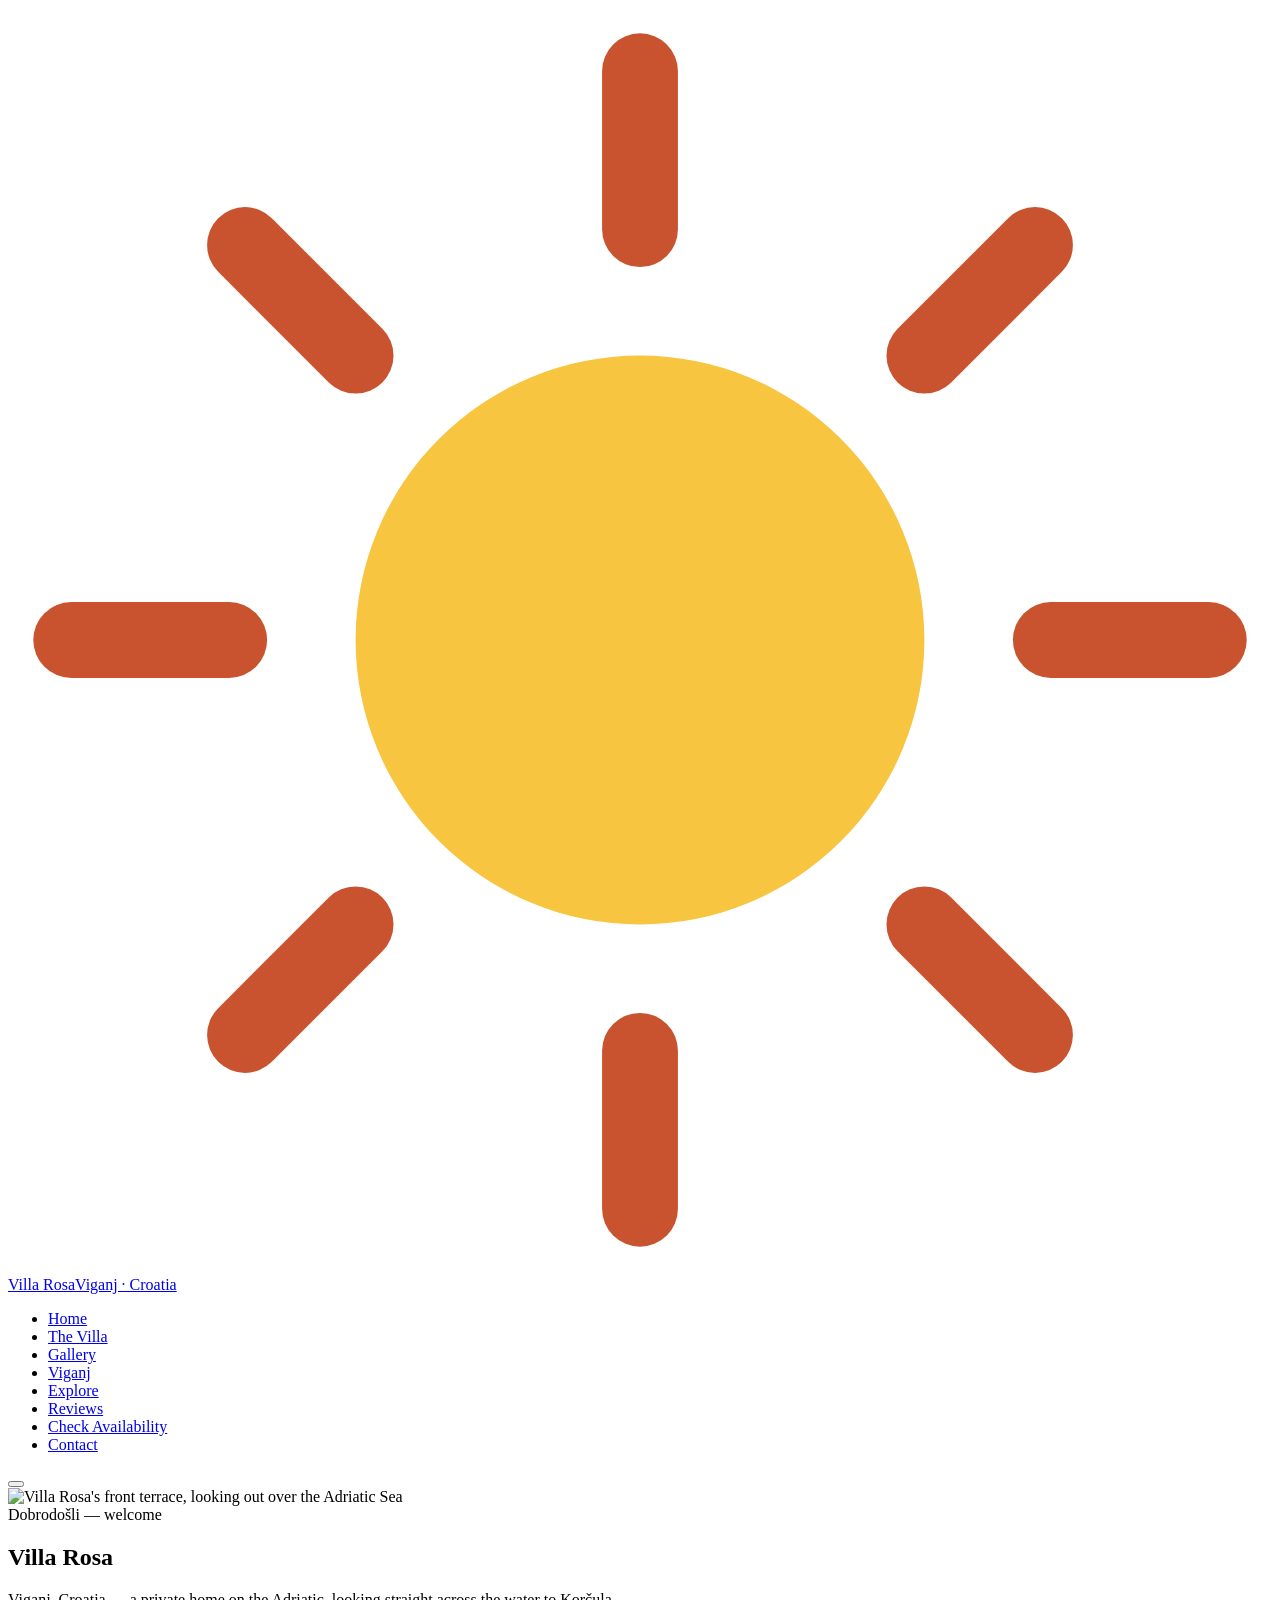
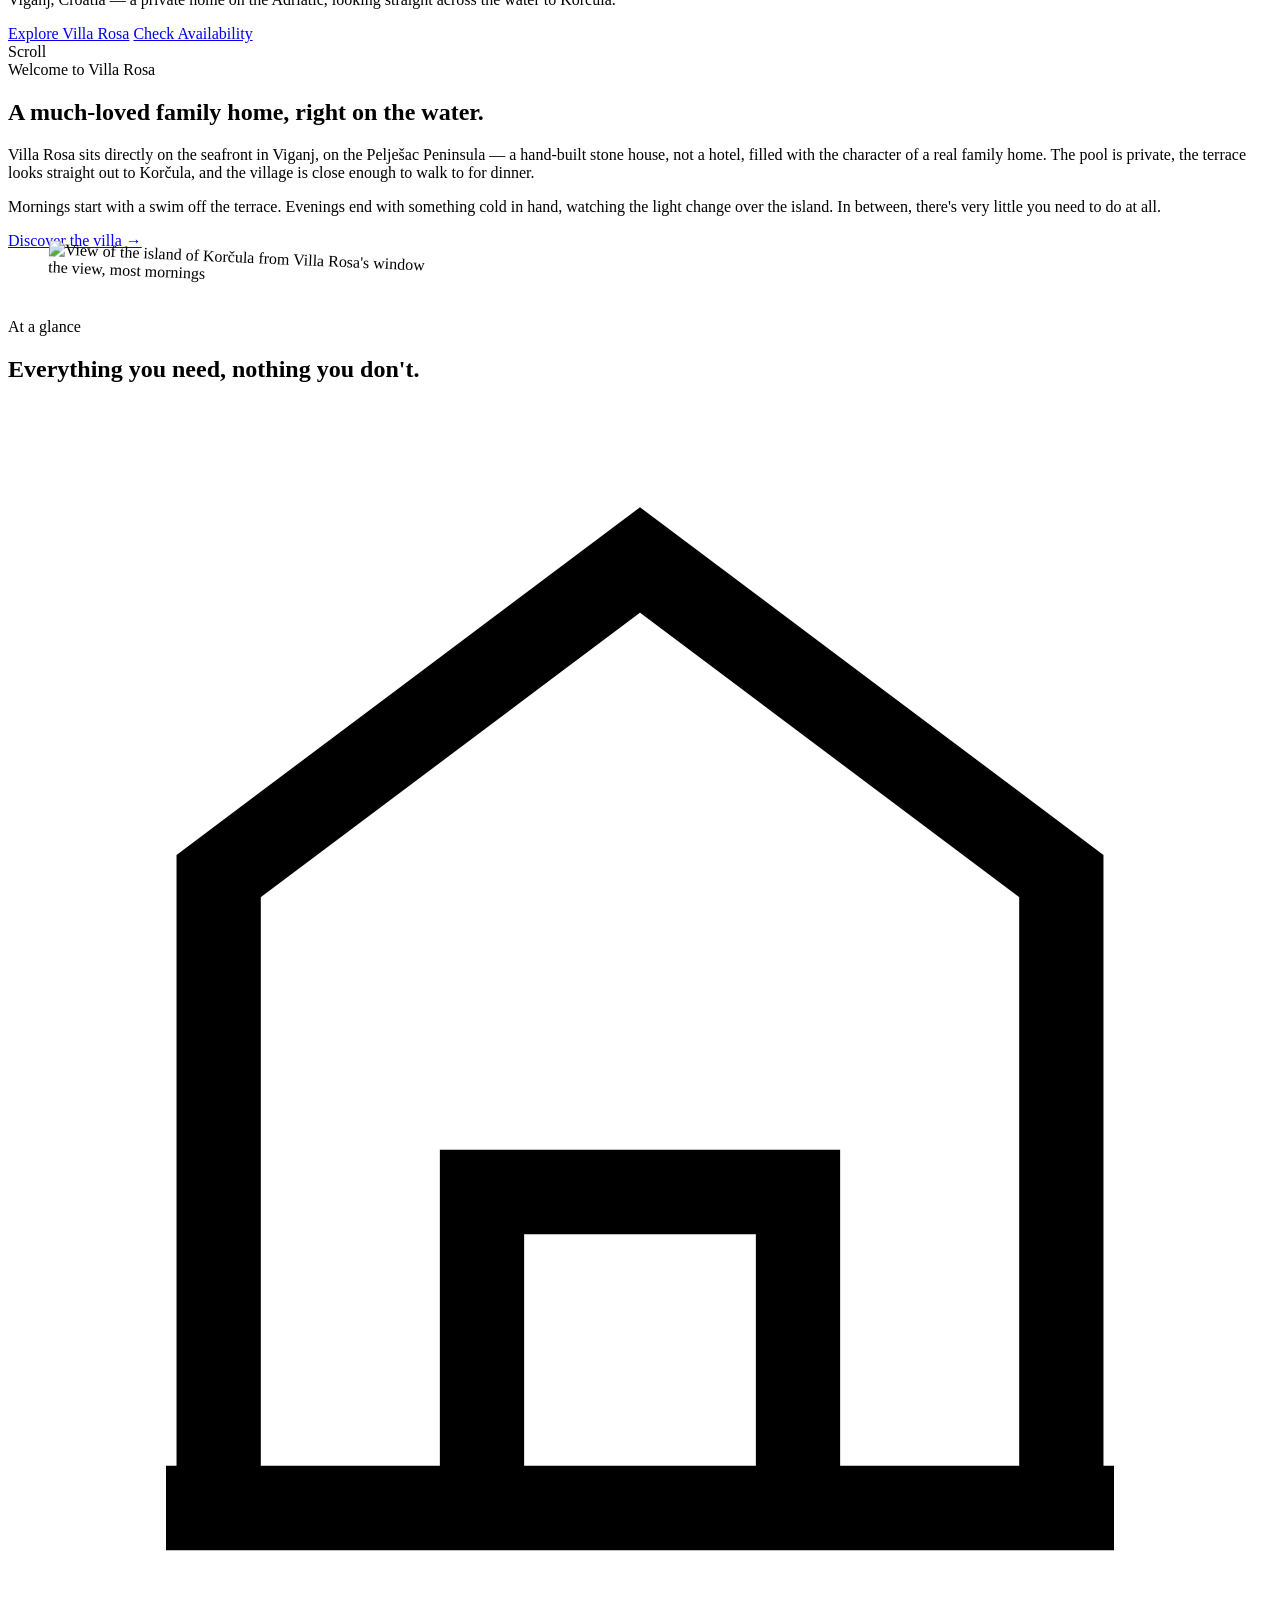
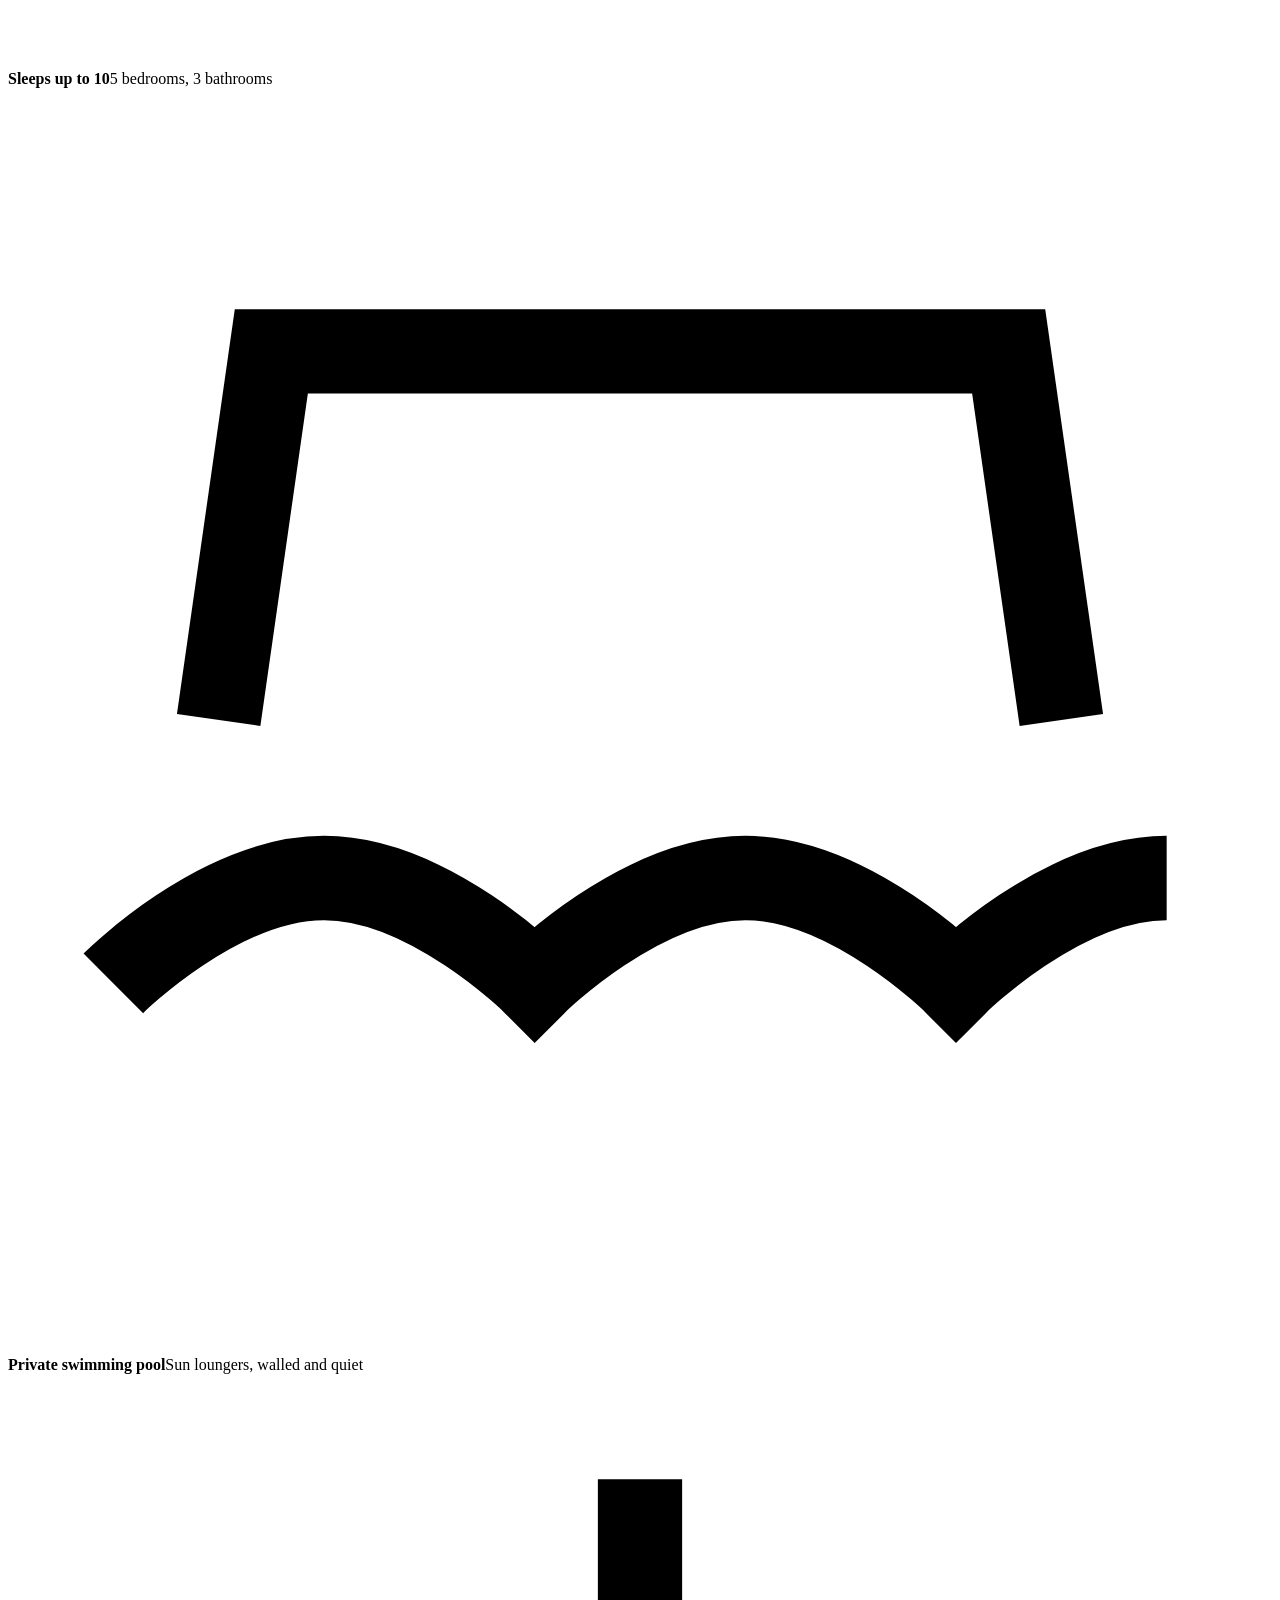
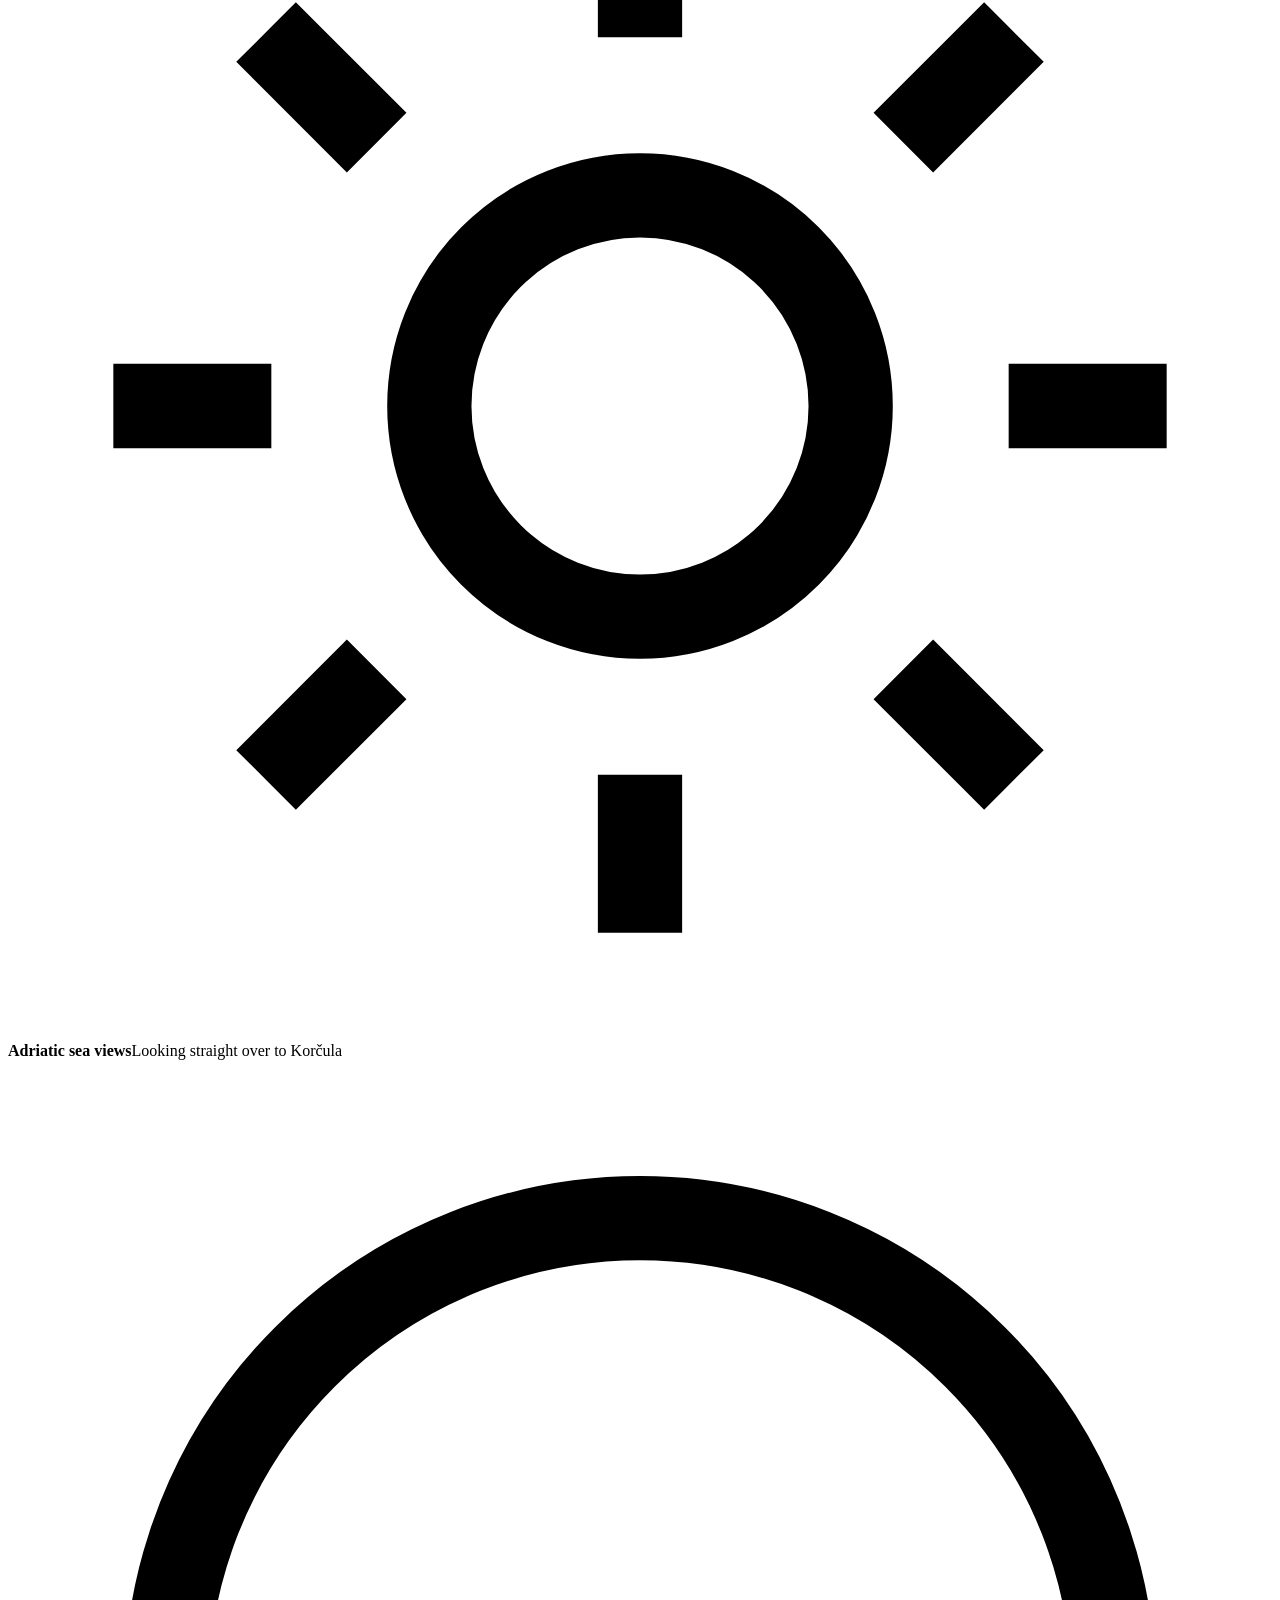
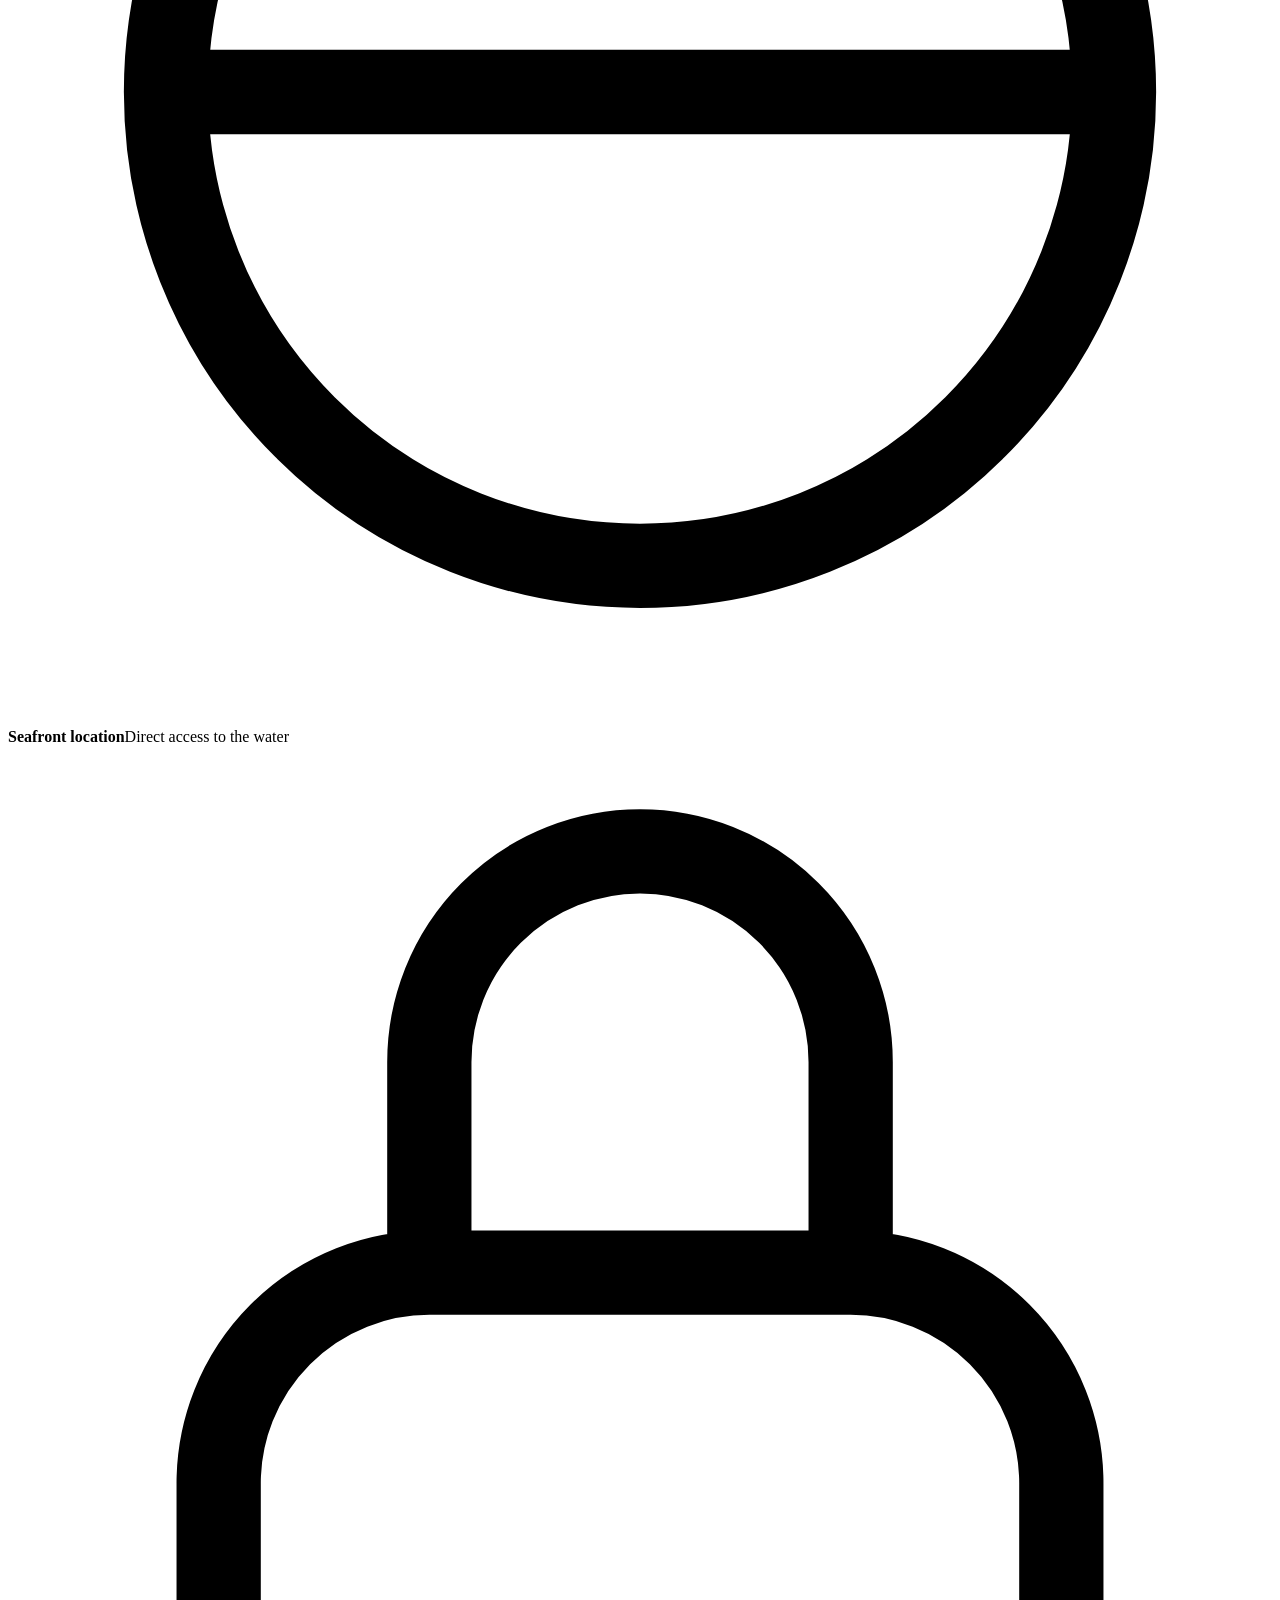
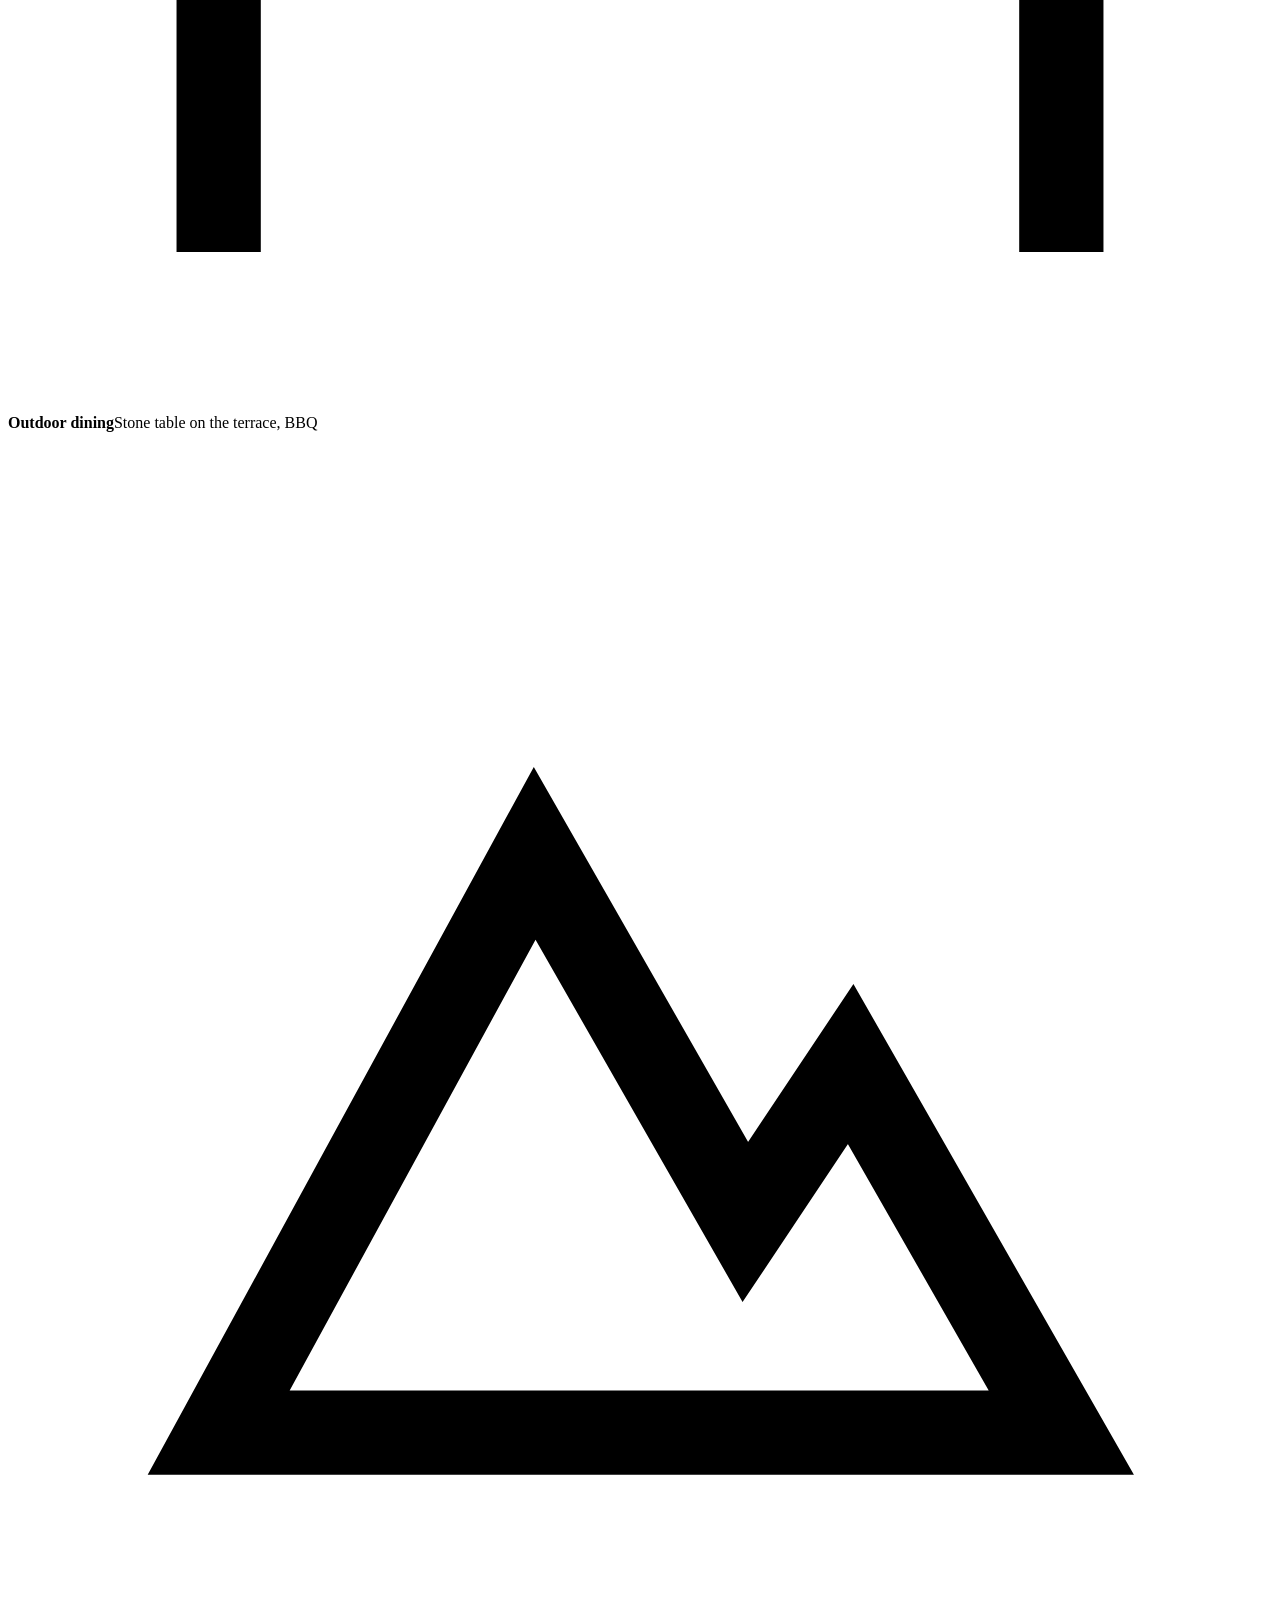
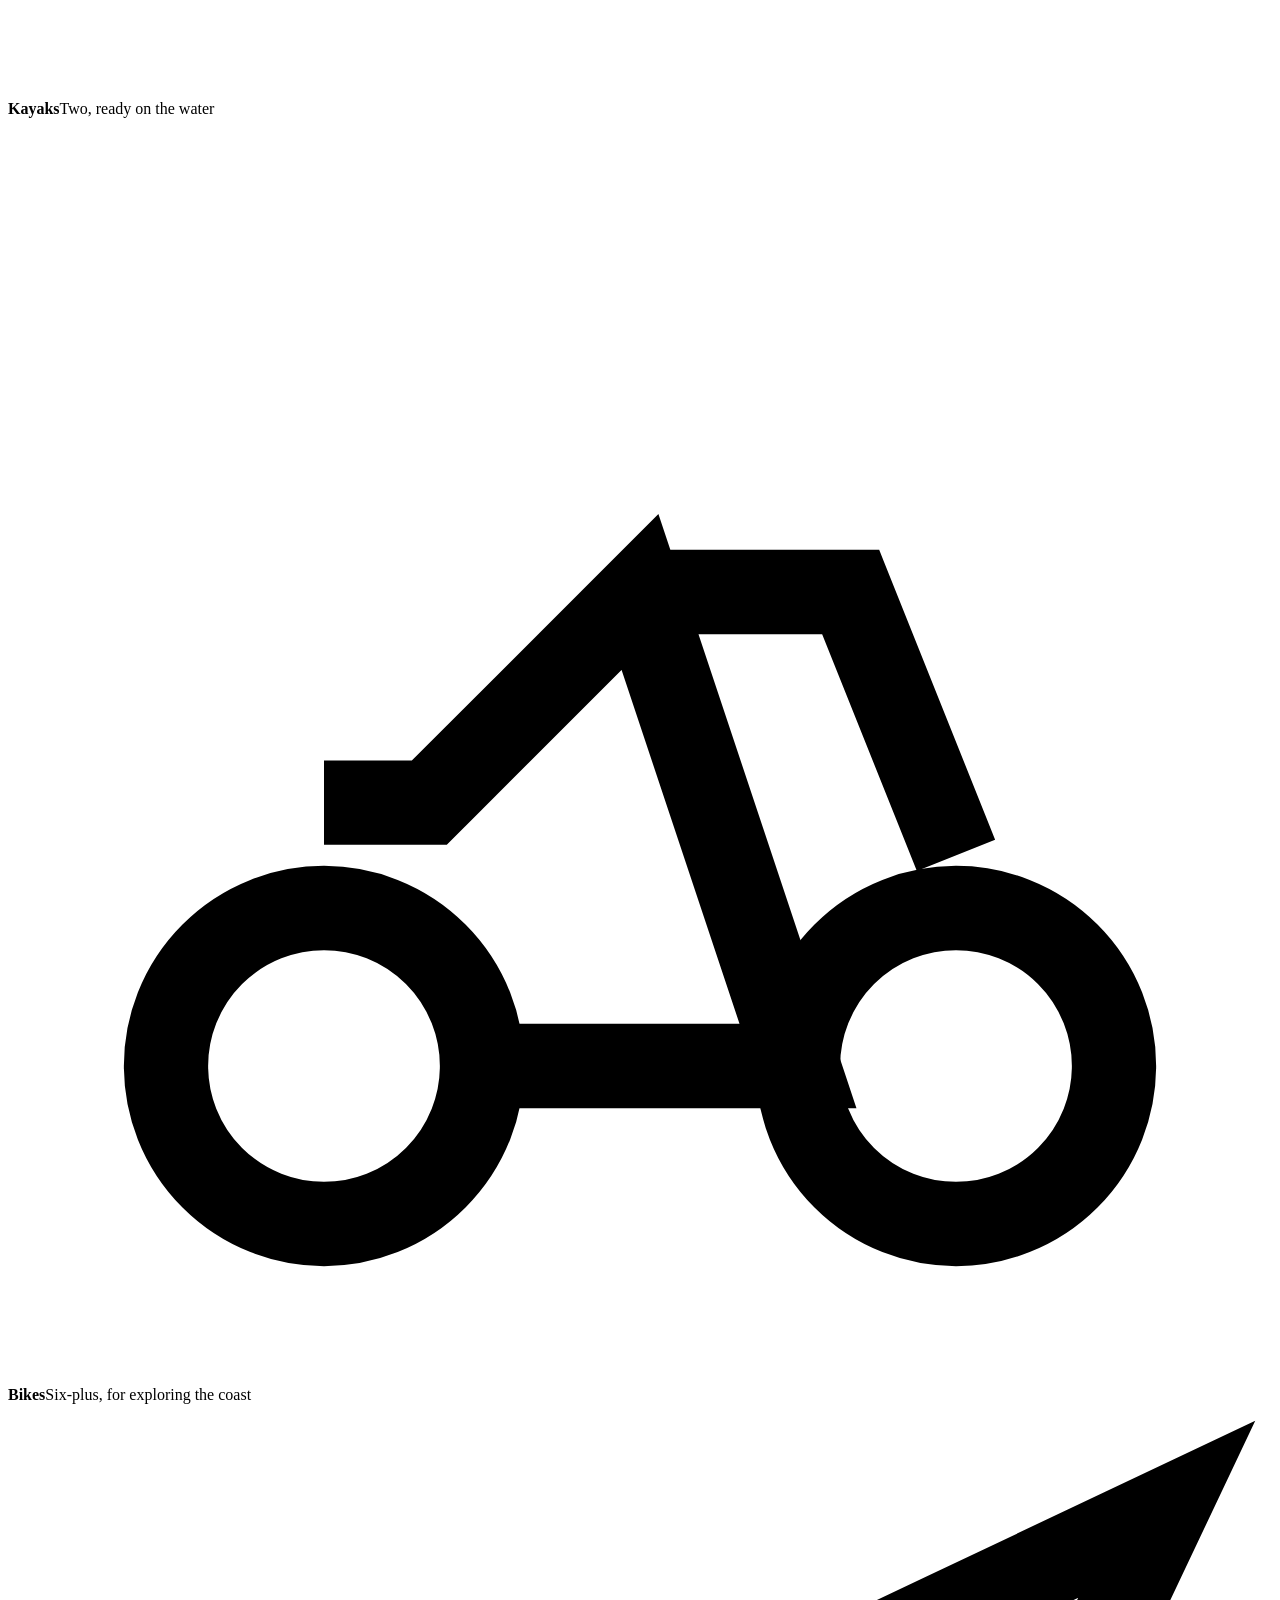
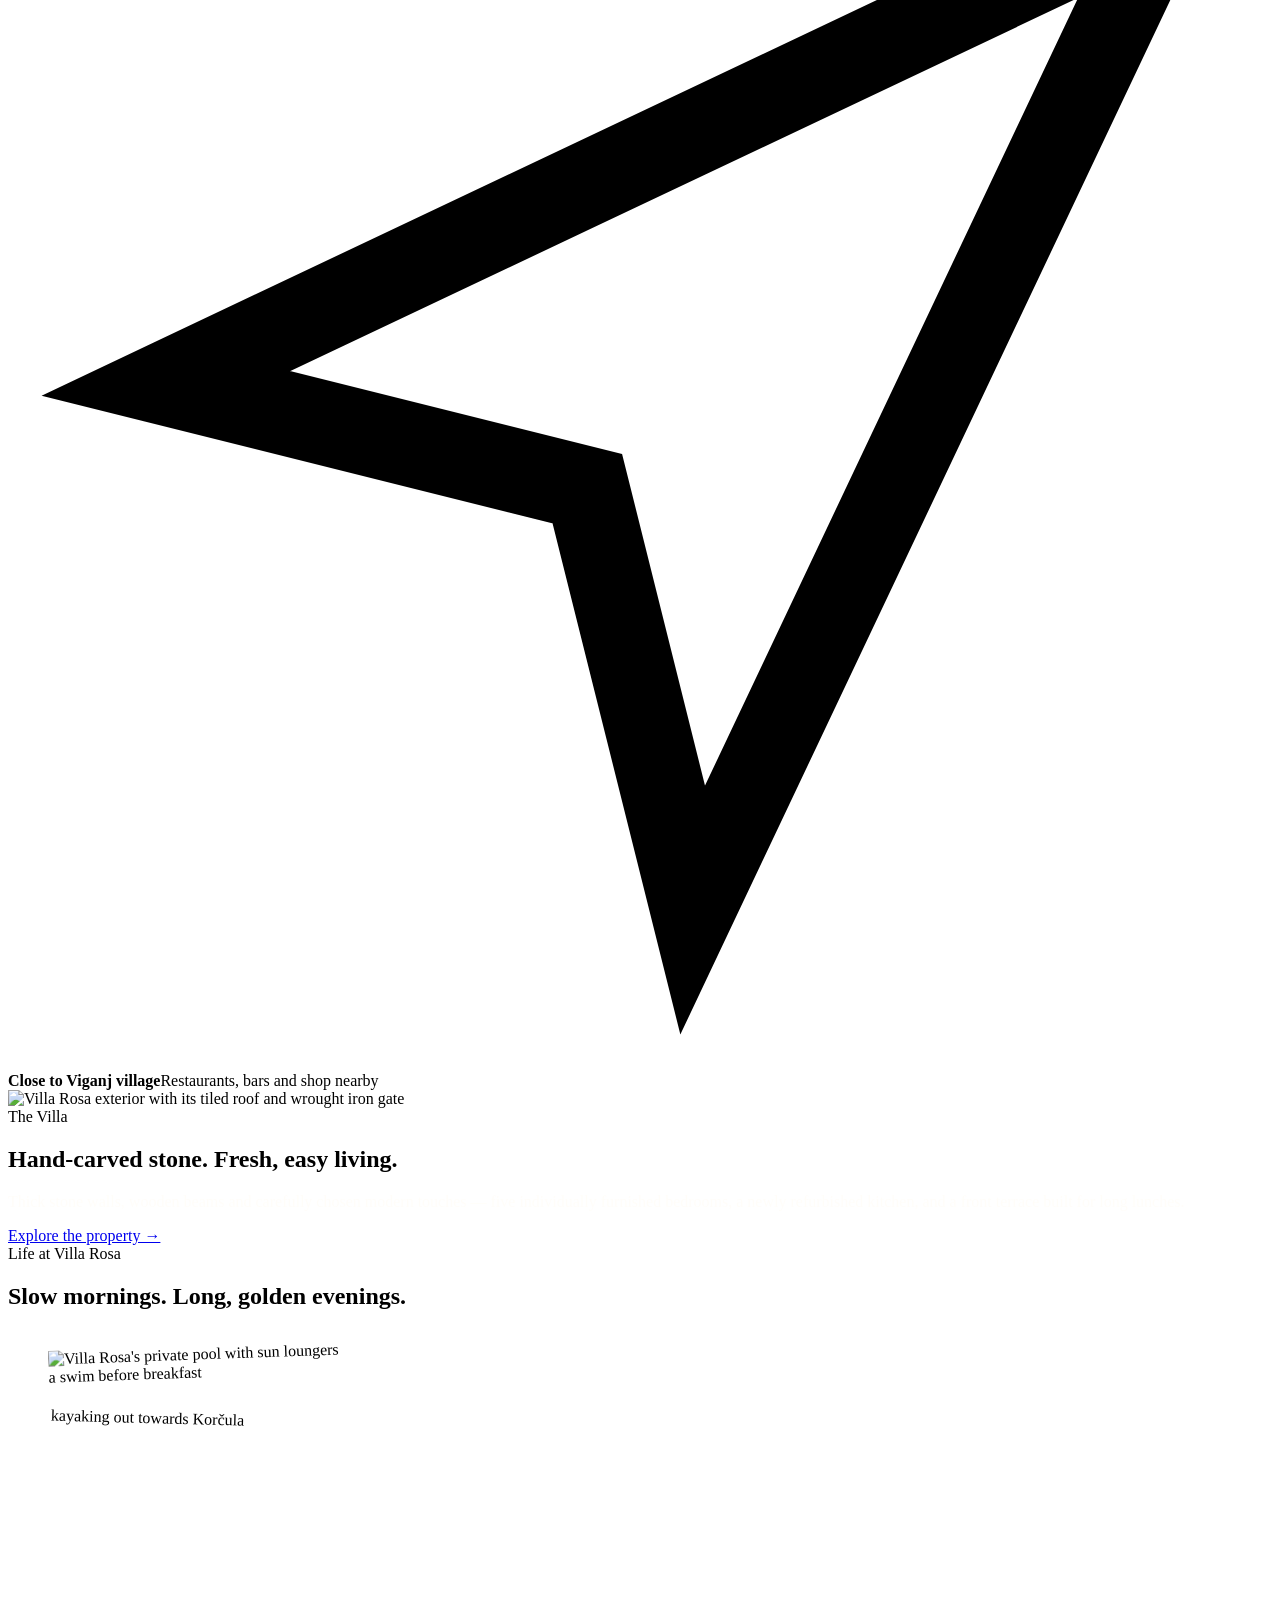
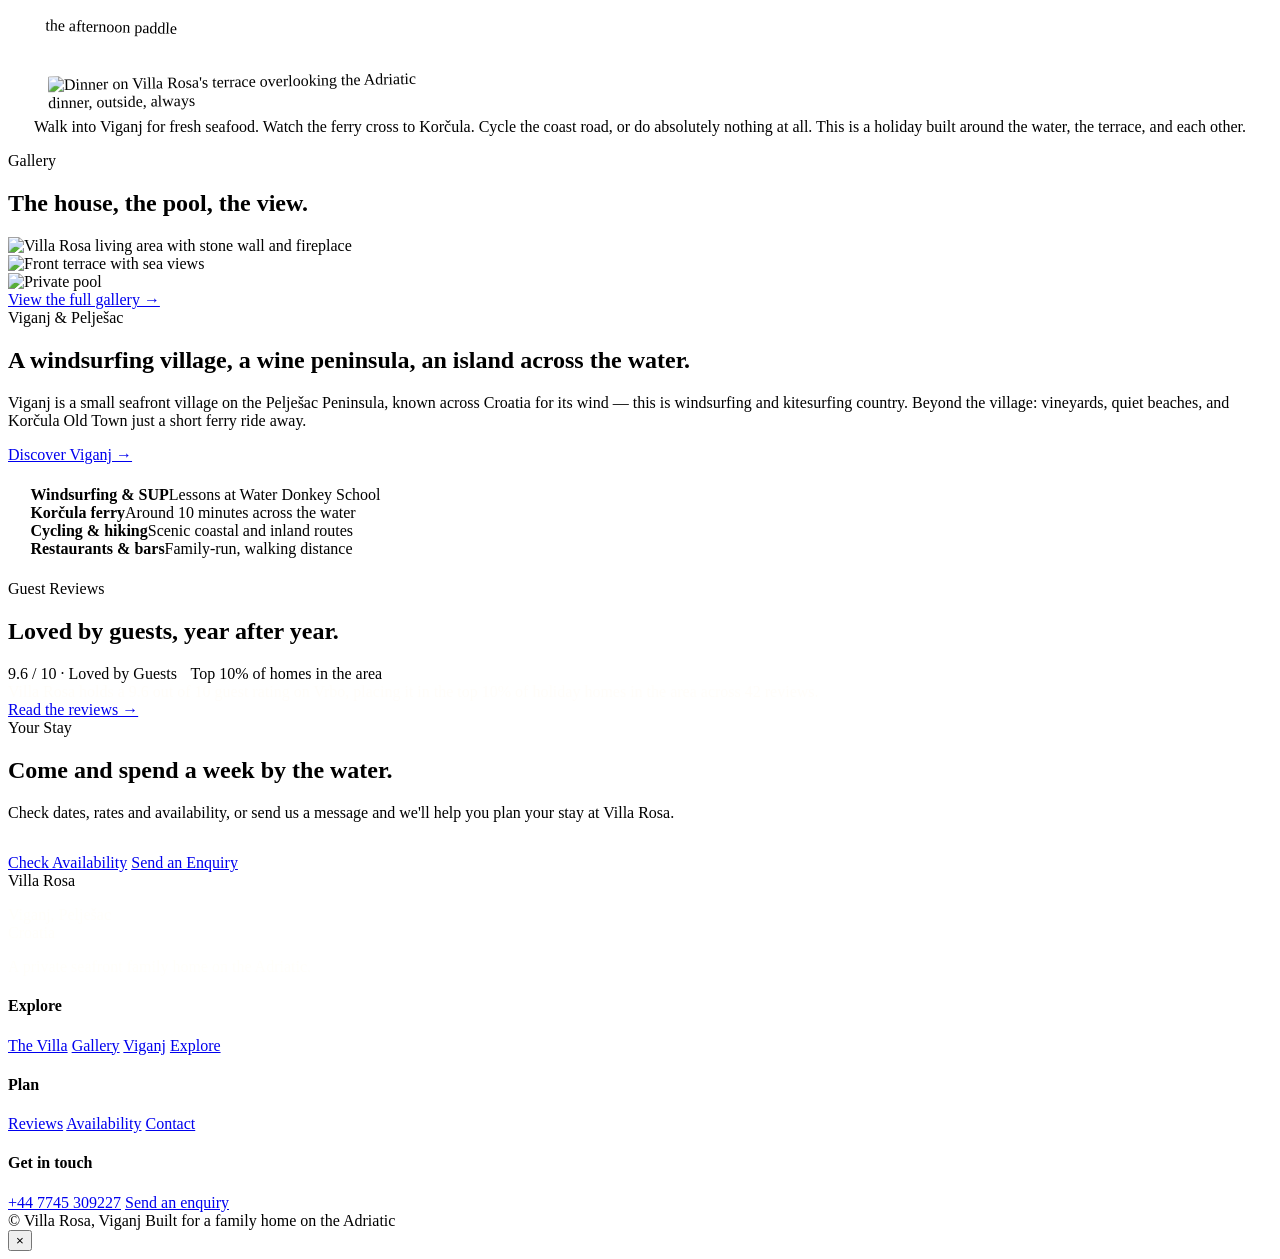
==== Villa Rosa/basic web start/index.html @ f7e2cc3c "Add files via upload" ====
<!DOCTYPE html>
<html lang="en">
<head>
<meta charset="UTF-8">
<meta name="viewport" content="width=device-width, initial-scale=1.0">
<title>Villa Rosa — Private Seafront Villa in Viganj, Croatia</title>
<meta name="description" content="Villa Rosa is a private seafront family villa in Viganj on the Pelješac Peninsula, Croatia — 5 bedrooms, private pool, sleeps 10, looking out over the Adriatic to Korčula.">
<link rel="preconnect" href="https://fonts.googleapis.com">
<link rel="stylesheet" href="assets/css/style.css">
</head>
<body>

<!-- ============ HEADER ============ -->
<header class="site-header">
  <div class="wrap">
    <a href="index.html" class="brand">
      <svg class="brand-mark" viewBox="0 0 40 40" fill="none" xmlns="http://www.w3.org/2000/svg">
        <circle cx="20" cy="20" r="9" fill="#F7C53F"/>
        <g stroke="#C8532E" stroke-width="2.4" stroke-linecap="round">
          <line x1="20" y1="2" x2="20" y2="7"/><line x1="20" y1="33" x2="20" y2="38"/>
          <line x1="2" y1="20" x2="7" y2="20"/><line x1="33" y1="20" x2="38" y2="20"/>
          <line x1="7.5" y1="7.5" x2="11" y2="11"/><line x1="29" y1="29" x2="32.5" y2="32.5"/>
          <line x1="32.5" y1="7.5" x2="29" y2="11"/><line x1="11" y1="29" x2="7.5" y2="32.5"/>
        </g>
      </svg>
      <span>Villa Rosa<span class="brand-sub">Viganj · Croatia</span></span>
    </a>
    <nav>
      <ul class="nav-list">
        <li><a href="index.html" class="active">Home</a></li>
        <li><a href="the-villa.html">The Villa</a></li>
        <li><a href="gallery.html">Gallery</a></li>
        <li><a href="viganj.html">Viganj</a></li>
        <li><a href="explore.html">Explore</a></li>
        <li><a href="reviews.html">Reviews</a></li>
        <li><a href="availability.html" class="nav-cta">Check Availability</a></li>
        <li><a href="contact.html">Contact</a></li>
      </ul>
    </nav>
    <button class="nav-toggle" aria-label="Toggle menu" aria-expanded="false">
      <span></span><span></span><span></span>
    </button>
  </div>
</header>

<!-- ============ HERO ============ -->
<section class="hero">
  <div class="hero-media">
    <img src="https://media.vrbo.com/lodging/24000000/23370000/23365300/23365222/4c40db86.jpg?impolicy=resizecrop&rw=1920&ra=fit" alt="Villa Rosa's front terrace, looking out over the Adriatic Sea">
  </div>
  <div class="hero-scrim"></div>
  <div class="hero-content wrap">
    <span class="hero-eyebrow">Dobrodošli — welcome</span>
    <h1>Villa Rosa</h1>
    <p class="lede">Viganj, Croatia — a private home on the Adriatic, looking straight across the water to Korčula.</p>
    <div class="hero-ctas">
      <a href="the-villa.html" class="btn btn-outline-light">Explore Villa Rosa</a>
      <a href="availability.html" class="btn btn-primary">Check Availability</a>
    </div>
  </div>
  <div class="hero-scroll">
    <span>Scroll</span>
    <span class="line"></span>
  </div>
</section>

<!-- ============ WELCOME ============ -->
<section class="section bg-cream">
  <div class="wrap">
    <div class="editorial-grid">
      <div style="grid-column:1 / span 7;" class="reveal">
        <span class="eyebrow">Welcome to Villa Rosa</span>
        <h2>A much-loved family home, right on the water.</h2>
        <p class="body-text mt-2">Villa Rosa sits directly on the seafront in Viganj, on the Pelješac Peninsula — a hand-built stone house, not a hotel, filled with the character of a real family home. The pool is private, the terrace looks straight out to Korčula, and the village is close enough to walk to for dinner.</p>
        <p class="body-text mt-1">Mornings start with a swim off the terrace. Evenings end with something cold in hand, watching the light change over the island. In between, there's very little you need to do at all.</p>
        <a href="the-villa.html" class="btn btn-outline-dark mt-2">Discover the villa &rarr;</a>
      </div>
      <div style="grid-column:9 / span 4;" class="reveal reveal-2">
        <figure class="polaroid" style="transform:rotate(2.5deg);">
          <div class="rounded-photo" style="border-radius:2px;">
            <img src="https://media.vrbo.com/lodging/24000000/23370000/23365300/23365222/1be19bf2.jpg?impolicy=resizecrop&rw=700&ra=fit" alt="View of the island of Korčula from Villa Rosa's window">
          </div>
          <figcaption>the view, most mornings</figcaption>
        </figure>
      </div>
    </div>
  </div>
</section>

<div class="scallop" style="--above:var(--cream);--below:var(--white);"></div>

<!-- ============ AT A GLANCE ============ -->
<section class="section bg-white">
  <div class="wrap">
    <div class="section-head center reveal">
      <span class="eyebrow">At a glance</span>
      <h2>Everything you need, nothing you don't.</h2>
    </div>
    <div class="glance-grid">
      <div class="glance-item reveal reveal-1">
        <svg class="glance-icon" viewBox="0 0 24 24" fill="none" stroke="currentColor" stroke-width="1.6"><path d="M3 21h18M4 21V9l8-6 8 6v12M9 21v-6h6v6"/></svg>
        <strong>Sleeps up to 10</strong><span>5 bedrooms, 3 bathrooms</span>
      </div>
      <div class="glance-item reveal reveal-1">
        <svg class="glance-icon" viewBox="0 0 24 24" fill="none" stroke="currentColor" stroke-width="1.6"><path d="M2 17s2-2 4-2 4 2 4 2 2-2 4-2 4 2 4 2 2-2 4-2M4 12l1-7h14l1 7"/></svg>
        <strong>Private swimming pool</strong><span>Sun loungers, walled and quiet</span>
      </div>
      <div class="glance-item reveal reveal-2">
        <svg class="glance-icon" viewBox="0 0 24 24" fill="none" stroke="currentColor" stroke-width="1.6"><circle cx="12" cy="12" r="4"/><path d="M12 2v3M12 19v3M2 12h3M19 12h3M4.9 4.9l2.1 2.1M17 17l2.1 2.1M4.9 19.1 7 17M17 7l2.1-2.1"/></svg>
        <strong>Adriatic sea views</strong><span>Looking straight over to Korčula</span>
      </div>
      <div class="glance-item reveal reveal-2">
        <svg class="glance-icon" viewBox="0 0 24 24" fill="none" stroke="currentColor" stroke-width="1.6"><path d="M3 12h18M3 12a9 9 0 0118 0M3 12a9 9 0 0018 0"/></svg>
        <strong>Seafront location</strong><span>Direct access to the water</span>
      </div>
      <div class="glance-item reveal reveal-3">
        <svg class="glance-icon" viewBox="0 0 24 24" fill="none" stroke="currentColor" stroke-width="1.6"><path d="M4 21v-7a4 4 0 014-4h8a4 4 0 014 4v7M8 10V6a4 4 0 118 0v4"/></svg>
        <strong>Outdoor dining</strong><span>Stone table on the terrace, BBQ</span>
      </div>
      <div class="glance-item reveal reveal-3">
        <svg class="glance-icon" viewBox="0 0 24 24" fill="none" stroke="currentColor" stroke-width="1.6"><path d="M4 19l6-11 4 7 2-3 4 7H4z"/></svg>
        <strong>Kayaks</strong><span>Two, ready on the water</span>
      </div>
      <div class="glance-item reveal reveal-4">
        <svg class="glance-icon" viewBox="0 0 24 24" fill="none" stroke="currentColor" stroke-width="1.6"><circle cx="6" cy="18" r="3"/><circle cx="18" cy="18" r="3"/><path d="M9 18h6l-3-9-4 4H6M12 9h4l2 5"/></svg>
        <strong>Bikes</strong><span>Six-plus, for exploring the coast</span>
      </div>
      <div class="glance-item reveal reveal-4">
        <svg class="glance-icon" viewBox="0 0 24 24" fill="none" stroke="currentColor" stroke-width="1.6"><path d="M3 11l19-9-9 19-2-8-8-2z"/></svg>
        <strong>Close to Viganj village</strong><span>Restaurants, bars and shop nearby</span>
      </div>
    </div>
  </div>
</section>

<div class="scallop" style="--above:var(--white);--below:var(--adriatic);"></div>

<!-- ============ THE VILLA ============ -->
<section class="section bg-adriatic">
  <div class="wrap">
    <div class="editorial-grid">
      <div style="grid-column:1/span 6;" class="reveal">
        <div class="eg-img shadow-lift">
          <img src="https://media.vrbo.com/lodging/24000000/23370000/23365300/23365222/fcb9f72c.jpg?impolicy=resizecrop&rw=1100&ra=fit" alt="Villa Rosa exterior with its tiled roof and wrought iron gate">
        </div>
      </div>
      <div style="grid-column:8/span 5;align-self:center;" class="reveal reveal-2">
        <span class="eyebrow on-dark">The Villa</span>
        <h2>Hand-carved stone. Fresh, easy living.</h2>
        <p class="lede" style="color:rgba(255,253,248,.9);margin-top:1rem;">Thick stone walls, wooden beams and carefully chosen modern touches — five individually furnished bedrooms, a newly refurbished kitchen, and a front terrace built for long lunches.</p>
        <a href="the-villa.html" class="btn btn-lemon mt-2">Explore the property &rarr;</a>
      </div>
    </div>
  </div>
</section>

<div class="scallop" style="--above:var(--adriatic);--below:var(--cream);"></div>

<!-- ============ LIFE AT VILLA ROSA ============ -->
<section class="section bg-cream">
  <div class="wrap">
    <div class="section-head reveal">
      <span class="eyebrow">Life at Villa Rosa</span>
      <h2>Slow mornings. Long, golden evenings.</h2>
    </div>
    <div class="editorial-grid">
      <div style="grid-column:1/span 4;" class="reveal reveal-1">
        <figure class="polaroid" style="transform:rotate(-2deg);">
          <div style="border-radius:2px;overflow:hidden;">
            <img src="https://media.vrbo.com/lodging/24000000/23370000/23365300/23365222/6ea9b46c.jpg?impolicy=resizecrop&rw=700&ra=fit" alt="Villa Rosa's private pool with sun loungers">
          </div>
          <figcaption>a swim before breakfast</figcaption>
        </figure>
      </div>
      <div style="grid-column:5/span 4;margin-top:3.5rem;" class="reveal reveal-2">
        <figure class="polaroid" style="transform:rotate(1.5deg);">
          <div class="ph" style="min-height:210px;border-radius:2px;overflow:hidden;"><span>kayaking out towards Korčula</span></div>
          <figcaption>the afternoon paddle</figcaption>
        </figure>
      </div>
      <div style="grid-column:9/span 4;" class="reveal reveal-3">
        <figure class="polaroid" style="transform:rotate(-1deg);">
          <div style="border-radius:2px;overflow:hidden;">
            <img src="https://media.vrbo.com/lodging/24000000/23370000/23365300/23365222/4c40db86.jpg?impolicy=resizecrop&rw=700&ra=fit" alt="Dinner on Villa Rosa's terrace overlooking the Adriatic">
          </div>
          <figcaption>dinner, outside, always</figcaption>
        </figure>
      </div>
    </div>
    <p class="body-text reveal mt-3" style="margin-left:auto;margin-right:auto;text-align:center;">Walk into Viganj for fresh seafood. Watch the ferry cross to Korčula. Cycle the coast road, or do absolutely nothing at all. This is a holiday built around the water, the terrace, and each other.</p>
  </div>
</section>

<div class="scallop" style="--above:var(--cream);--below:var(--terracotta);"></div>

<!-- ============ GALLERY TEASER ============ -->
<section class="section bg-terracotta">
  <div class="wrap">
    <div class="section-head center reveal">
      <span class="eyebrow on-dark">Gallery</span>
      <h2>The house, the pool, the view.</h2>
    </div>
    <div class="editorial-grid">
      <div style="grid-column:1/span 3;" class="reveal reveal-1">
        <div class="eg-img"><img src="https://media.vrbo.com/lodging/24000000/23370000/23365300/23365222/1a9f3346.jpg?impolicy=resizecrop&rw=500&ra=fit" alt="Villa Rosa living area with stone wall and fireplace" style="aspect-ratio:3/4;"></div>
      </div>
      <div style="grid-column:4/span 6;" class="reveal reveal-2">
        <div class="eg-img"><img src="https://media.vrbo.com/lodging/24000000/23370000/23365300/23365222/4c40db86.jpg?impolicy=resizecrop&rw=900&ra=fit" alt="Front terrace with sea views" style="aspect-ratio:16/10;"></div>
      </div>
      <div style="grid-column:10/span 3;" class="reveal reveal-3">
        <div class="eg-img"><img src="https://media.vrbo.com/lodging/24000000/23370000/23365300/23365222/6ea9b46c.jpg?impolicy=resizecrop&rw=500&ra=fit" alt="Private pool" style="aspect-ratio:3/4;"></div>
      </div>
    </div>
    <div class="center mt-3 reveal">
      <a href="gallery.html" class="btn btn-lemon">View the full gallery &rarr;</a>
    </div>
  </div>
</section>

<div class="scallop" style="--above:var(--terracotta);--below:var(--white);"></div>

<!-- ============ VIGANJ & PELJEŠAC ============ -->
<section class="section bg-white">
  <div class="wrap">
    <div class="editorial-grid">
      <div style="grid-column:1/span 5;" class="reveal">
        <span class="eyebrow">Viganj &amp; Pelješac</span>
        <h2>A windsurfing village, a wine peninsula, an island across the water.</h2>
        <p class="body-text mt-2">Viganj is a small seafront village on the Pelješac Peninsula, known across Croatia for its wind — this is windsurfing and kitesurfing country. Beyond the village: vineyards, quiet beaches, and Korčula Old Town just a short ferry ride away.</p>
        <a href="viganj.html" class="btn btn-outline-dark mt-2">Discover Viganj &rarr;</a>
      </div>
      <div style="grid-column:7/span 6;" class="reveal reveal-2">
        <div class="tile-pattern rounded-photo shadow-lift" style="padding:1.4rem;">
          <div class="glance-grid" style="grid-template-columns:1fr 1fr;">
            <div class="glance-item"><strong>Windsurfing &amp; SUP</strong><span>Lessons at Water Donkey School</span></div>
            <div class="glance-item"><strong>Korčula ferry</strong><span>Around 10 minutes across the water</span></div>
            <div class="glance-item"><strong>Cycling &amp; hiking</strong><span>Scenic coastal and inland routes</span></div>
            <div class="glance-item"><strong>Restaurants &amp; bars</strong><span>Family-run, walking distance</span></div>
          </div>
        </div>
      </div>
    </div>
  </div>
</section>

<div class="scallop" style="--above:var(--white);--below:var(--adriatic-deep);"></div>

<!-- ============ REVIEWS ============ -->
<section class="section bg-adriatic-deep">
  <div class="wrap">
    <div class="section-head center reveal">
      <span class="eyebrow on-dark">Guest Reviews</span>
      <h2>Loved by guests, year after year.</h2>
      <div class="center mt-2">
        <span class="stat-pill">9.6 / 10 · Loved by Guests</span>
        <span class="stat-pill" style="margin-left:.6rem;">Top 10% of homes in the area</span>
      </div>
    </div>
    <p class="lede center reveal" style="margin:0 auto;color:rgba(255,253,248,.85);">Villa Rosa holds a 9.6 out of 10 guest rating on Vrbo, placing it in the top 10% of holiday homes in the area across 42 reviews.</p>
    <div class="center mt-3 reveal">
      <a href="reviews.html" class="btn btn-lemon">Read the reviews &rarr;</a>
    </div>
  </div>
</section>

<div class="scallop" style="--above:var(--adriatic-deep);--below:var(--lemon);"></div>

<!-- ============ YOUR STAY / CTA ============ -->
<section class="section bg-lemon">
  <div class="wrap center reveal">
    <span class="eyebrow">Your Stay</span>
    <h2>Come and spend a week by the water.</h2>
    <p class="lede" style="margin:1rem auto 0;color:var(--adriatic-deep);">Check dates, rates and availability, or send us a message and we'll help you plan your stay at Villa Rosa.</p>
    <div class="hero-ctas" style="justify-content:center;margin-top:2rem;">
      <a href="availability.html" class="btn btn-primary">Check Availability</a>
      <a href="contact.html" class="btn btn-outline-dark">Send an Enquiry</a>
    </div>
  </div>
</section>

<!-- ============ FOOTER ============ -->
<footer class="site-footer">
  <div class="wrap">
    <div class="footer-grid">
      <div>
        <div class="footer-brand">Villa Rosa</div>
        <p style="color:rgba(255,253,248,.7);max-width:26em;">Viganj, Pelješac<br>Croatia</p>
        <p style="color:rgba(255,253,248,.7);">A private seafront family home on the Adriatic.</p>
      </div>
      <div class="footer-col">
        <h4>Explore</h4>
        <a href="the-villa.html">The Villa</a>
        <a href="gallery.html">Gallery</a>
        <a href="viganj.html">Viganj</a>
        <a href="explore.html">Explore</a>
      </div>
      <div class="footer-col">
        <h4>Plan</h4>
        <a href="reviews.html">Reviews</a>
        <a href="availability.html">Availability</a>
        <a href="contact.html">Contact</a>
      </div>
      <div class="footer-col">
        <h4>Get in touch</h4>
        <a href="tel:+447745309227">+44 7745 309227</a>
        <a href="contact.html">Send an enquiry</a>
      </div>
    </div>
    <div class="footer-bottom">
      <span>&copy; <span class="js-year"></span> Villa Rosa, Viganj</span>
      <span>Built for a family home on the Adriatic</span>
    </div>
  </div>
</footer>

<div class="lightbox"><button class="lightbox-close" aria-label="Close">&times;</button><img src="" alt=""></div>
<script src="assets/js/main.js"></script>
</body>
</html>
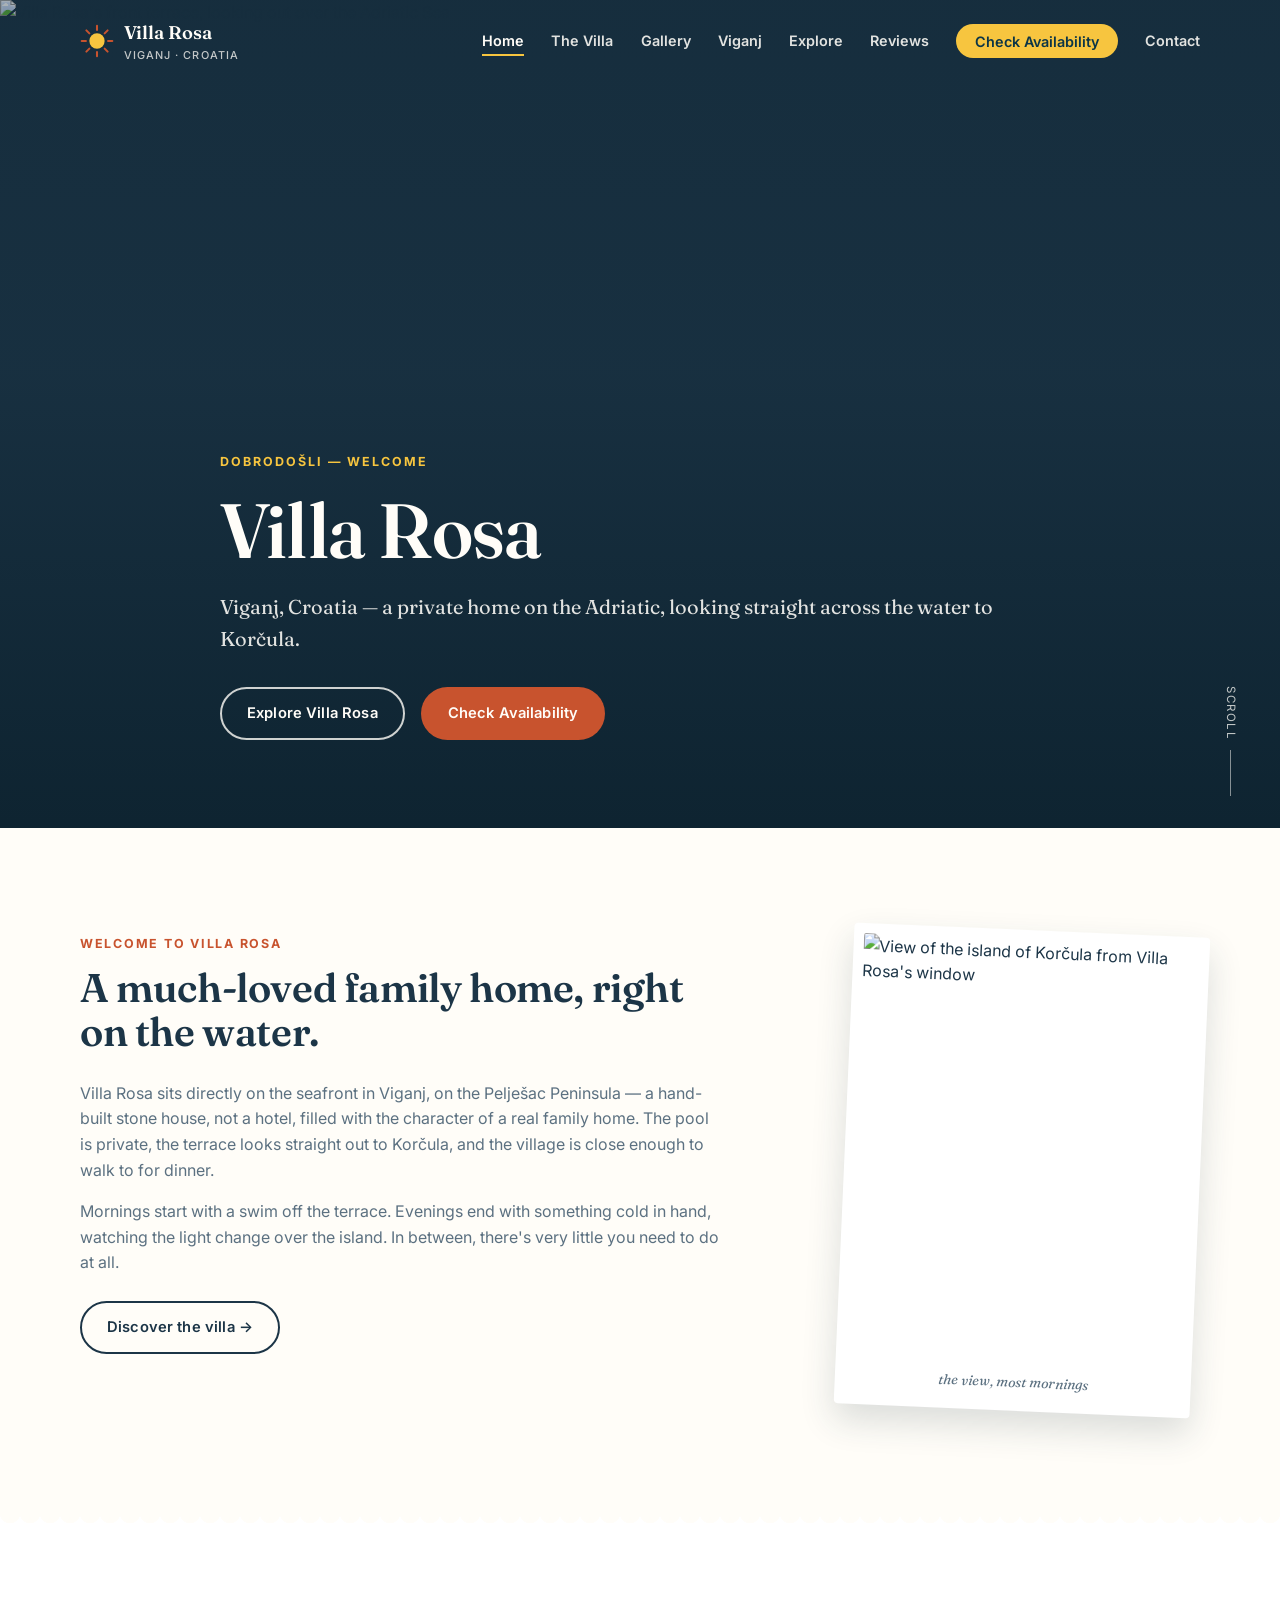
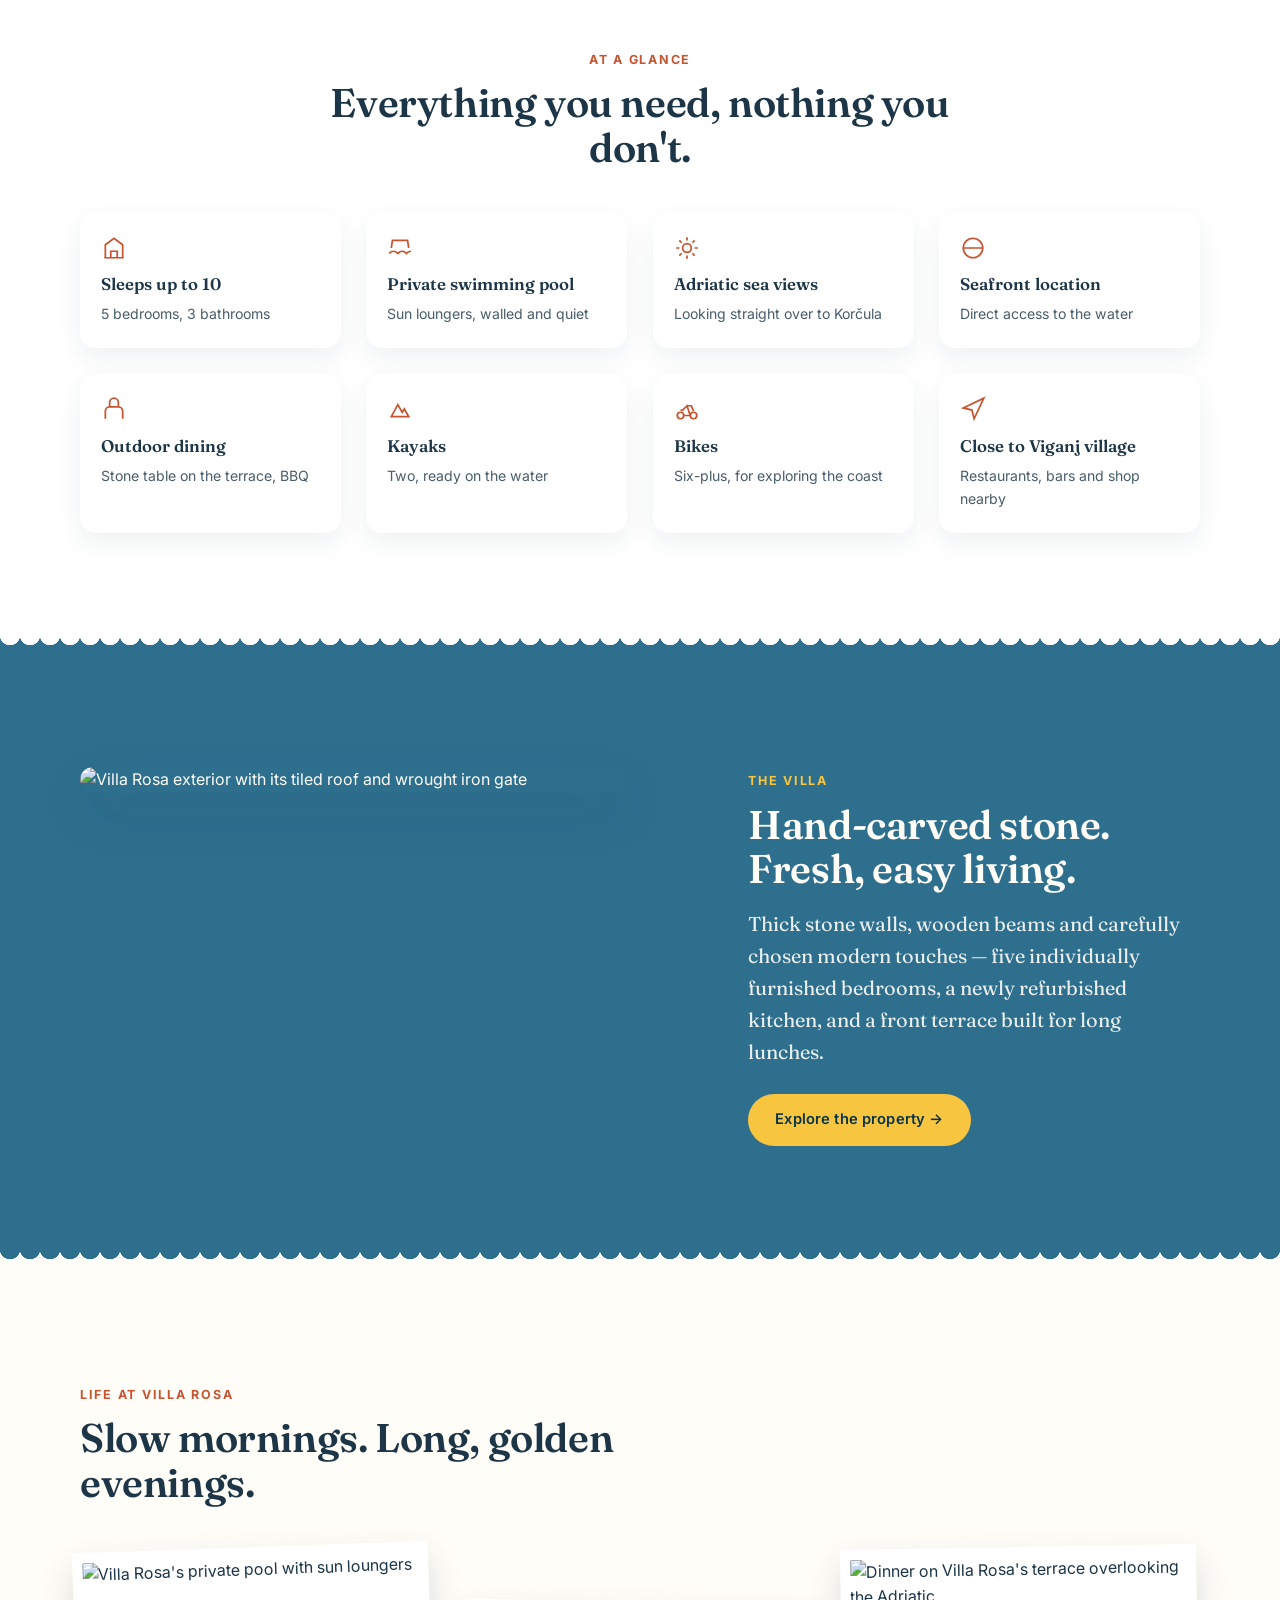
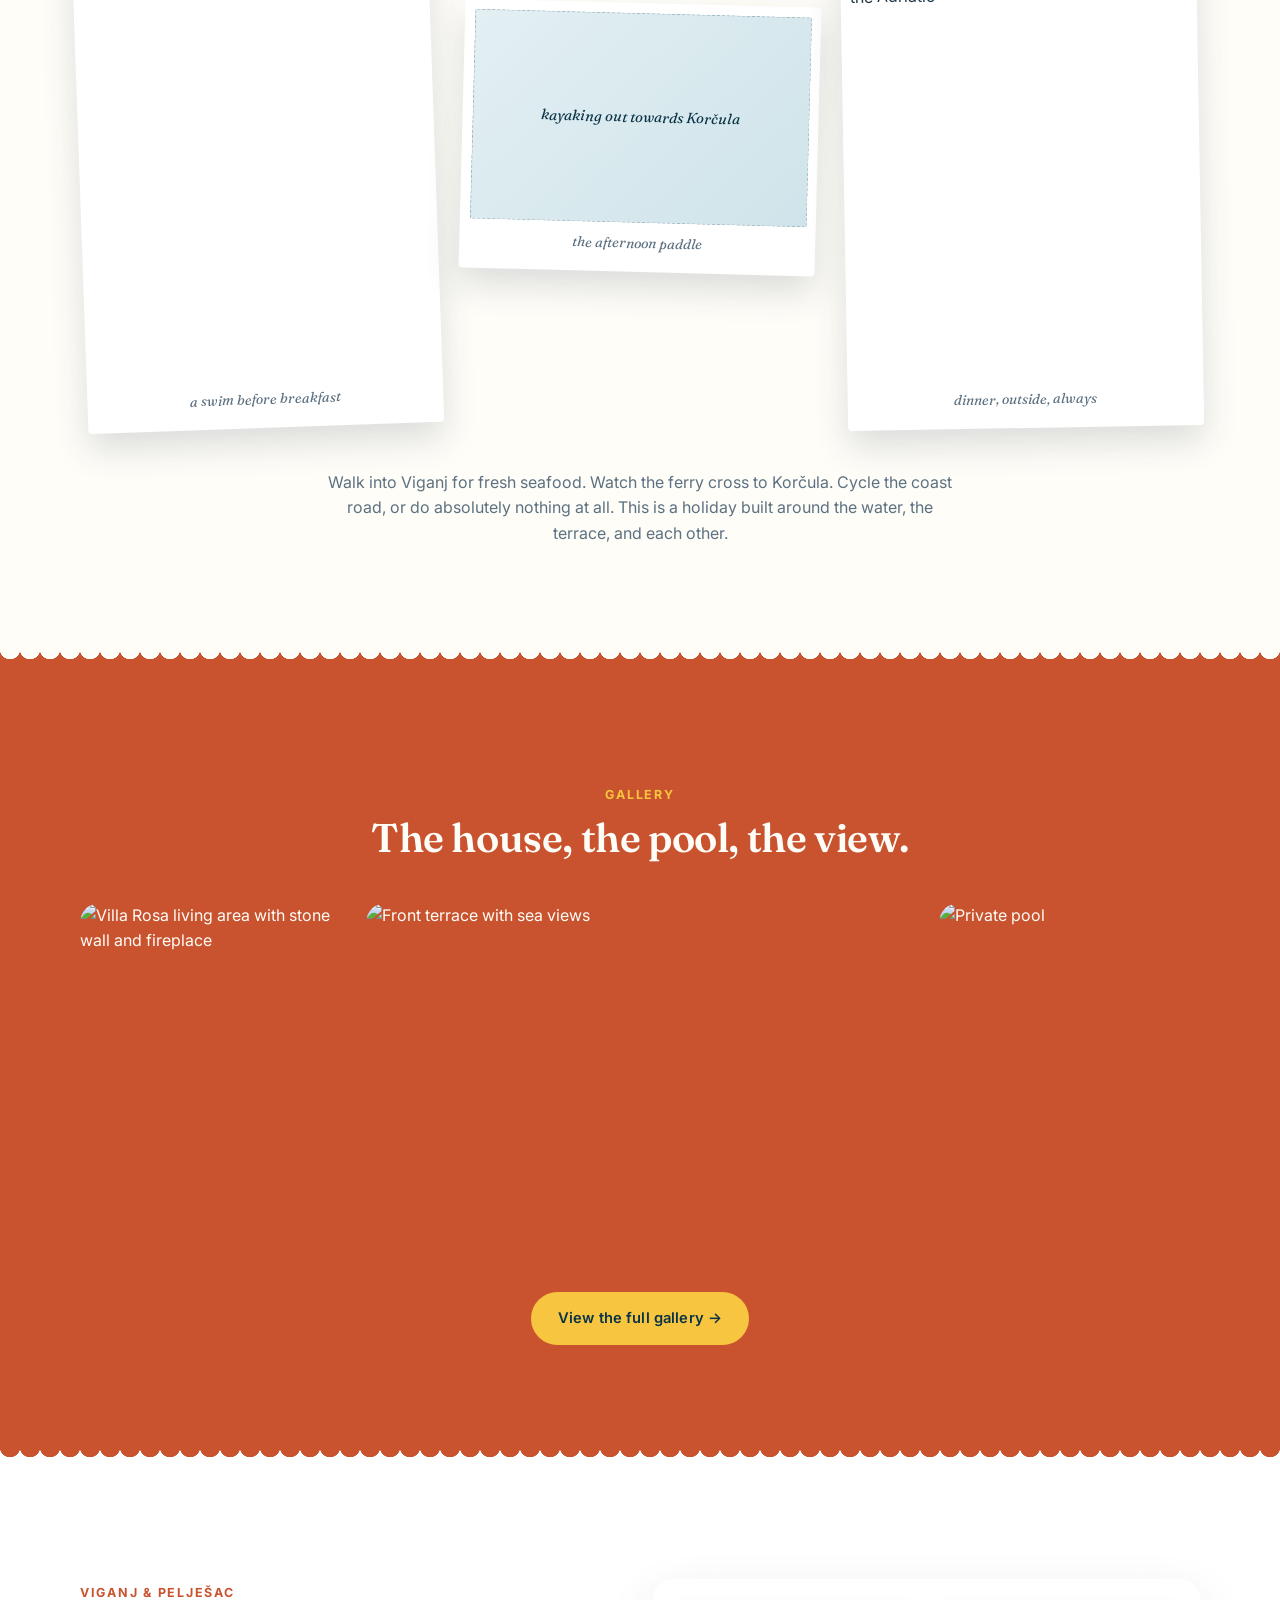
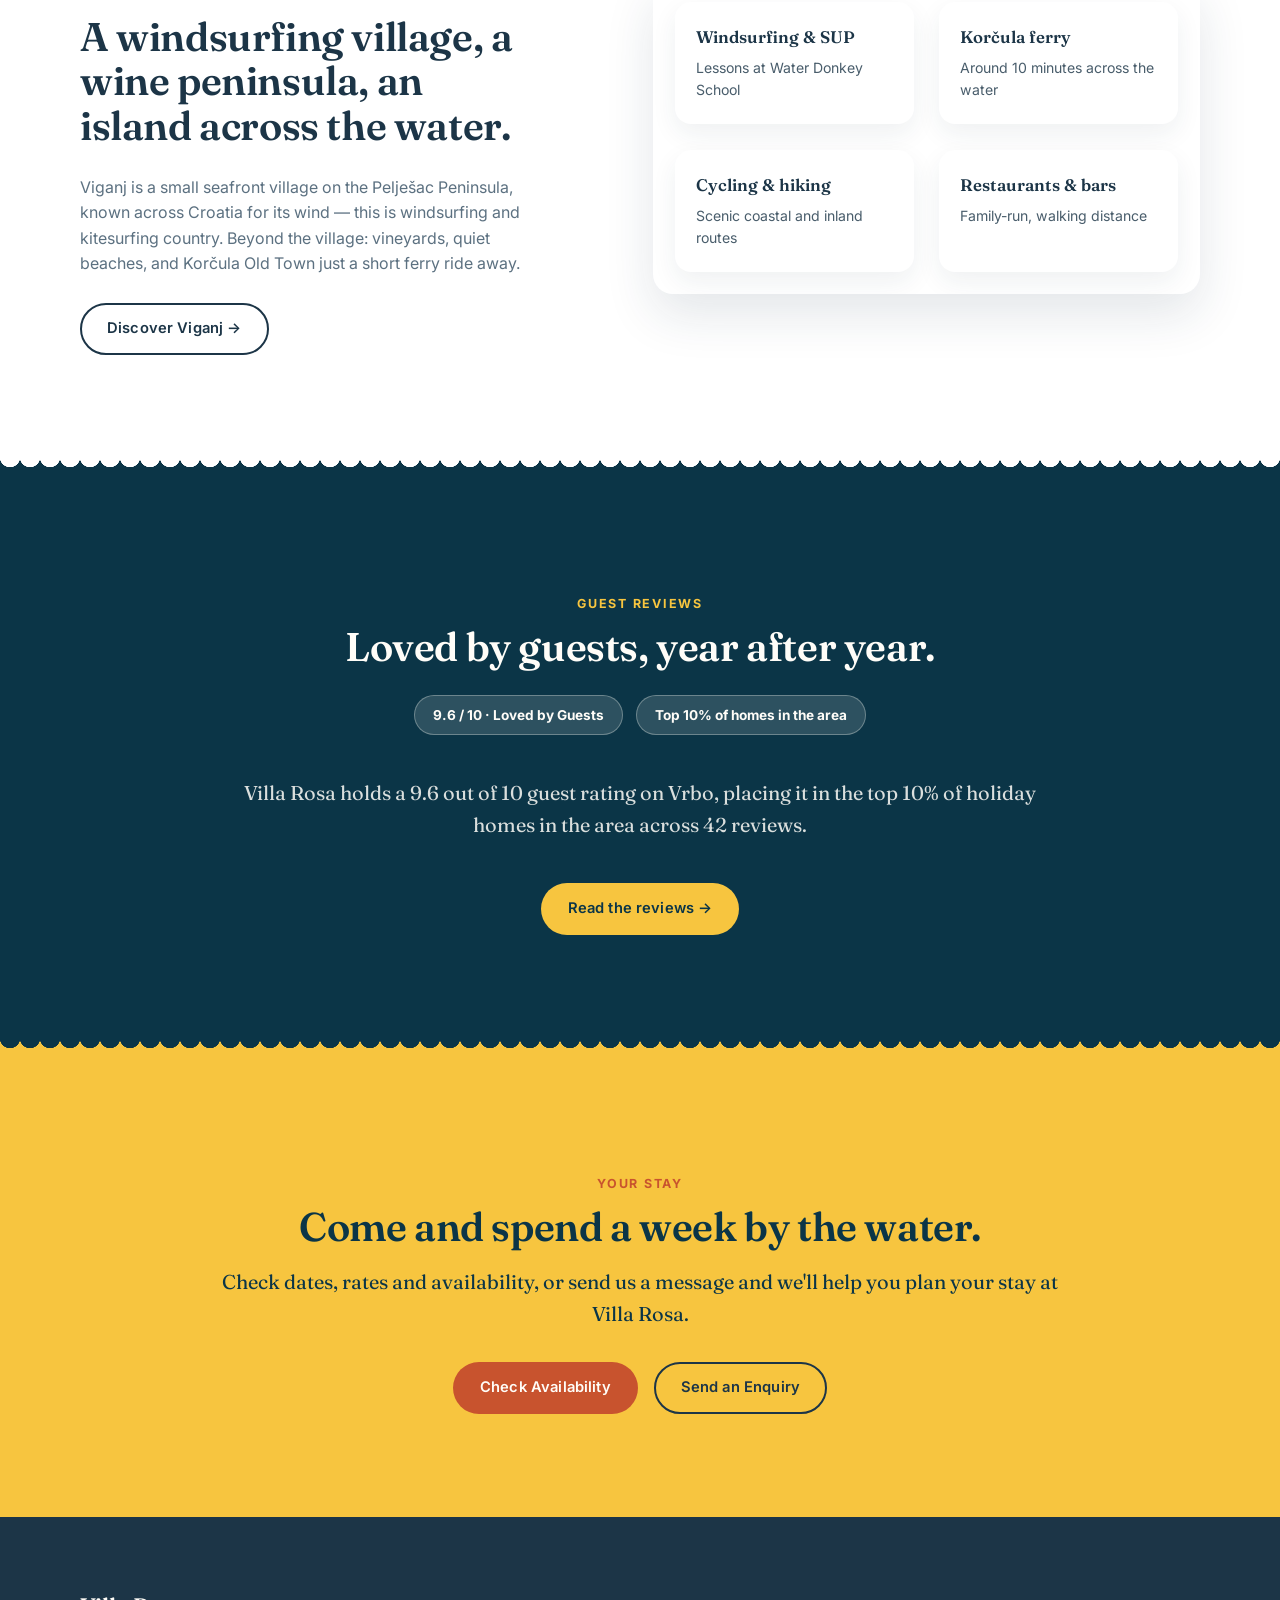
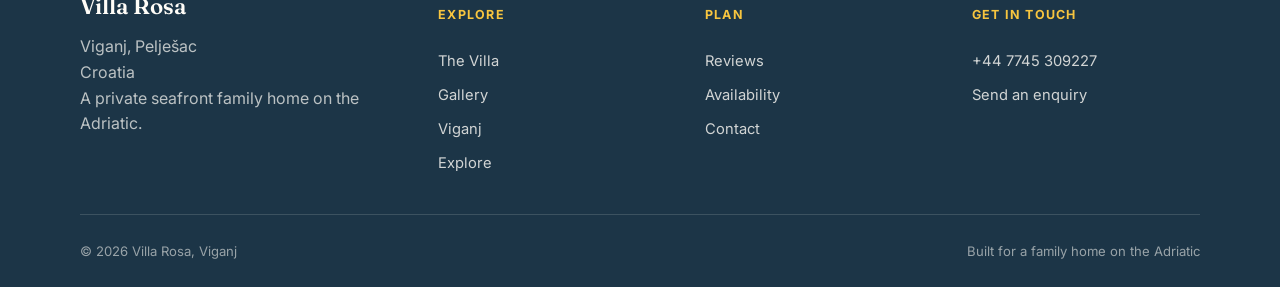
==== commit 7495e6e2: "Update index.html" ====
--- a/Villa Rosa/basic web start/index.html
+++ b/Villa Rosa/basic web start/index.html
@@ -6,6 +6,8 @@
 <title>Villa Rosa — Private Seafront Villa in Viganj, Croatia</title>
 <meta name="description" content="Villa Rosa is a private seafront family villa in Viganj on the Pelješac Peninsula, Croatia — 5 bedrooms, private pool, sleeps 10, looking out over the Adriatic to Korčula.">
 <link rel="preconnect" href="https://fonts.googleapis.com">
+<link rel="preconnect" href="https://fonts.gstatic.com" crossorigin>
+<link rel="stylesheet" href="https://fonts.googleapis.com/css2?family=Fraunces:opsz,wght@9..144,400;9..144,500;9..144,600;9..144,700&family=Inter:wght@400;500;600;700&display=swap">
 <link rel="stylesheet" href="assets/css/style.css">
 </head>
 <body>
--- a/Villa Rosa/basic web start/assets/css/style.css
+++ b/Villa Rosa/basic web start/assets/css/style.css
@@ -0,0 +1,279 @@
+/* ============================================================
+   Villa Rosa — design system
+   Editorial, warm, seafront-holiday-home aesthetic.
+   ============================================================ */
+
+:root{
+  --display: 'Fraunces', Georgia, 'Times New Roman', serif;
+  --body: 'Inter', -apple-system, BlinkMacSystemFont, 'Segoe UI', sans-serif;
+
+  --ink: #1C3547;
+  --ink-soft: #5C7181;
+  --cream: #FFFDF8;
+  --white: #FFFFFF;
+  --sky: #E3EFF3;
+  --adriatic: #2E6F8E;
+  --adriatic-deep: #0B3547;
+  --terracotta: #C8532E;
+  --lemon: #F7C53F;
+  --olive: #6E7C4B;
+
+  --wrap-width: 1200px;
+  --radius: 20px;
+  --shadow: 0 20px 50px rgba(28,53,71,.12);
+}
+
+/* ---------- reset ---------- */
+*, *::before, *::after{ box-sizing: border-box; }
+html{ scroll-behavior: smooth; }
+body{
+  margin:0;
+  font-family: var(--body);
+  color: var(--ink);
+  background: var(--white);
+  line-height: 1.6;
+  -webkit-font-smoothing: antialiased;
+}
+img{ max-width:100%; display:block; }
+a{ color: inherit; text-decoration: none; }
+button{ font: inherit; cursor:pointer; }
+ul{ margin:0; padding:0; list-style:none; }
+h1,h2,h3{ font-family: var(--display); font-weight: 600; line-height: 1.12; margin:0; letter-spacing: -.01em; }
+p{ margin:0; }
+
+.wrap{ max-width: var(--wrap-width); margin: 0 auto; padding: 0 clamp(1.2rem, 4vw, 2.5rem); }
+.center{ text-align: center; }
+.mt-1{ margin-top: 1rem; }
+.mt-2{ margin-top: 1.6rem; }
+.mt-3{ margin-top: 2.6rem; }
+
+/* ---------- typography helpers ---------- */
+.eyebrow{
+  display:inline-block; font-family: var(--body); font-weight:700; font-size:.78rem;
+  letter-spacing:.14em; text-transform:uppercase; color: var(--terracotta); margin-bottom:.7rem;
+}
+.eyebrow.on-dark{ color: var(--lemon); }
+h2{ font-size: clamp(1.7rem, 3.2vw, 2.5rem); }
+.lede{ font-family: var(--display); font-size: clamp(1.05rem, 1.6vw, 1.25rem); color: var(--ink-soft); max-width: 42em; }
+.body-text{ font-size: 1rem; color: var(--ink-soft); max-width: 40em; }
+.section-head{ max-width: 44em; margin-bottom: 2.6rem; }
+.section-head.center{ margin-left:auto; margin-right:auto; }
+
+/* ---------- buttons ---------- */
+.btn{
+  display:inline-flex; align-items:center; gap:.5em;
+  padding: .85em 1.7em; border-radius: 100px;
+  font-family: var(--body); font-weight:600; font-size:.92rem; letter-spacing:.01em;
+  border: 2px solid transparent; transition: transform .2s ease, background .2s ease, color .2s ease, border-color .2s ease;
+}
+.btn:hover{ transform: translateY(-2px); }
+.btn-primary{ background: var(--terracotta); color: var(--cream); }
+.btn-primary:hover{ background: #b1461f; }
+.btn-lemon{ background: var(--lemon); color: var(--adriatic-deep); }
+.btn-lemon:hover{ background: #f3b81a; }
+.btn-outline-dark{ border-color: currentColor; color: var(--ink); }
+.btn-outline-dark:hover{ background: var(--ink); color: var(--cream); }
+.btn-outline-light{ border-color: rgba(255,253,248,.8); color: var(--cream); }
+.btn-outline-light:hover{ background: var(--cream); color: var(--ink); }
+
+/* ---------- header ---------- */
+.site-header{
+  position: fixed; top:0; left:0; right:0; z-index: 100;
+  padding: 1.1rem 0; transition: background .3s ease, box-shadow .3s ease, padding .3s ease;
+}
+.site-header .wrap{ display:flex; align-items:center; justify-content:space-between; gap:1.5rem; }
+.brand{ display:flex; align-items:center; gap:.6rem; font-family: var(--display); font-weight:600; font-size:1.15rem; color: var(--cream); }
+.brand-mark{ width:34px; height:34px; flex-shrink:0; }
+.brand-sub{ display:block; font-family: var(--body); font-weight:500; font-size:.68rem; letter-spacing:.1em; text-transform:uppercase; opacity:.75; }
+
+.nav-list{ display:flex; align-items:center; gap:1.7rem; }
+.nav-list a{
+  font-size:.9rem; font-weight:600; color: var(--cream); opacity:.88;
+  padding:.3rem 0; border-bottom:2px solid transparent; transition: opacity .2s ease, border-color .2s ease;
+}
+.nav-list a:hover, .nav-list a.active{ opacity:1; border-color: var(--lemon); }
+.nav-list a.nav-cta{
+  opacity:1; padding:.6em 1.3em; border-radius:100px; background: var(--lemon); color: var(--adriatic-deep); border-bottom:none;
+}
+.nav-list a.nav-cta:hover{ background:#f3b81a; }
+.nav-list a.nav-cta.active{ border-color: transparent; }
+
+.nav-toggle{ display:none; flex-direction:column; justify-content:center; gap:5px; width:34px; height:34px; background:none; border:none; padding:0; }
+.nav-toggle span{ width:100%; height:2px; background: var(--cream); border-radius:2px; transition: transform .25s ease, opacity .25s ease; }
+
+/* transparent-over-hero header (home page), solidifies on scroll */
+.site-header:not(.solid){ background: transparent; }
+.site-header:not(.solid).scrolled{ background: rgba(11,53,71,.94); box-shadow: 0 6px 24px rgba(0,0,0,.15); padding: .8rem 0; }
+
+/* solid header (inner pages) */
+.site-header.solid{ background: var(--adriatic-deep); box-shadow: 0 4px 18px rgba(0,0,0,.12); }
+
+@media (max-width: 880px){
+  .nav-toggle{ display:flex; }
+  .nav-list{
+    position:fixed; inset: 0 0 auto 0; top: 68px; flex-direction:column; align-items:stretch; gap:0;
+    background: var(--adriatic-deep); padding: .5rem 1.5rem 1.5rem; transform-origin: top;
+    transform: scaleY(0); opacity:0; pointer-events:none; transition: transform .25s ease, opacity .2s ease;
+  }
+  .nav-list.open{ transform: scaleY(1); opacity:1; pointer-events:auto; }
+  .nav-list li{ border-bottom:1px solid rgba(255,253,248,.1); }
+  .nav-list a{ display:block; padding: .95rem 0; border-bottom:none; }
+  .nav-list a.nav-cta{ display:inline-block; margin: .8rem 0; }
+  .site-header.open .nav-toggle span:nth-child(1){ transform: translateY(7px) rotate(45deg); }
+  .site-header.open .nav-toggle span:nth-child(2){ opacity:0; }
+  .site-header.open .nav-toggle span:nth-child(3){ transform: translateY(-7px) rotate(-45deg); }
+}
+
+/* ---------- hero ---------- */
+.hero, .page-hero{
+  position:relative; min-height: 92vh; display:flex; align-items:flex-end; overflow:hidden;
+  background: var(--ink);
+}
+.page-hero{ min-height: 58vh; align-items:flex-end; }
+.hero-media{ position:absolute; inset:0; }
+.hero-media img{ width:100%; height:100%; object-fit:cover; }
+.hero-scrim{
+  position:absolute; inset:0;
+  background: linear-gradient(0deg, rgba(11,32,44,.82) 0%, rgba(11,32,44,.25) 55%, rgba(11,32,44,.35) 100%);
+}
+.hero-content{ position:relative; z-index:2; padding-bottom: clamp(3rem, 8vw, 5.5rem); color: var(--cream); }
+.hero-eyebrow{
+  display:inline-block; font-weight:700; font-size:.78rem; letter-spacing:.16em; text-transform:uppercase;
+  color: var(--lemon); margin-bottom: 1rem;
+}
+.hero h1{ font-size: clamp(2.6rem, 6.5vw, 4.8rem); color: var(--cream); max-width: 16em; }
+.hero .lede{ color: rgba(255,253,248,.88); margin-top: 1.1rem; }
+.hero-ctas{ display:flex; flex-wrap:wrap; gap:1rem; margin-top: 2rem; }
+
+.hero-scroll{
+  position:absolute; right: clamp(1.2rem,4vw,2.5rem); bottom: 2rem; z-index:2;
+  display:flex; flex-direction:column; align-items:center; gap:.6rem; color: rgba(255,253,248,.75);
+}
+.hero-scroll span:first-child{ font-size:.72rem; letter-spacing:.14em; text-transform:uppercase; writing-mode: vertical-rl; }
+.hero-scroll .line{ width:1px; height:46px; background: rgba(255,253,248,.5); animation: scrollline 2.2s ease-in-out infinite; }
+@keyframes scrollline{ 0%,100%{ transform: scaleY(.4); opacity:.5; } 50%{ transform: scaleY(1); opacity:1; } }
+
+/* ---------- sections ---------- */
+.section{ padding: clamp(3.5rem, 8vw, 6.5rem) 0; }
+.section-sm{ padding: clamp(2.5rem, 5vw, 3.5rem) 0; }
+.bg-cream{ background: var(--cream); }
+.bg-white{ background: var(--white); }
+.bg-sky{ background: var(--sky); }
+.bg-adriatic{ background: var(--adriatic); color: var(--cream); }
+.bg-adriatic-deep{ background: var(--adriatic-deep); color: var(--cream); }
+.bg-terracotta{ background: var(--terracotta); color: var(--cream); }
+.bg-olive{ background: var(--olive); color: var(--cream); }
+.bg-lemon{ background: var(--lemon); color: var(--adriatic-deep); }
+.bg-adriatic .body-text, .bg-adriatic-deep .body-text, .bg-terracotta .body-text, .bg-olive .body-text{ color: rgba(255,253,248,.85); }
+.bg-adriatic h2, .bg-adriatic-deep h2, .bg-terracotta h2, .bg-olive h2{ color: var(--cream); }
+.bg-lemon h2{ color: var(--adriatic-deep); }
+
+/* ---------- editorial grid ---------- */
+.editorial-grid{ display:grid; grid-template-columns: repeat(12, 1fr); gap: 1.6rem 1.6rem; align-items:start; }
+@media (max-width: 860px){
+  .editorial-grid > *{ grid-column: 1 / -1 !important; margin-top: 0 !important; }
+}
+
+.eg-img{ border-radius: var(--radius); overflow:hidden; }
+.eg-img img{ width:100%; height:100%; object-fit:cover; }
+.shadow-lift{ box-shadow: var(--shadow); }
+.rounded-photo{ border-radius: var(--radius); overflow:hidden; }
+.rounded-photo img{ width:100%; height:100%; object-fit:cover; }
+
+/* polaroid photo cards */
+.polaroid{
+  background: var(--white); padding: .6rem .6rem 1.1rem; border-radius: 4px;
+  box-shadow: 0 16px 34px rgba(28,53,71,.16); margin:0;
+}
+.polaroid img{ width:100%; object-fit:cover; aspect-ratio: 4/5; }
+.polaroid figcaption{
+  text-align:center; font-family: var(--display); font-style:italic; font-size:.88rem;
+  color: var(--ink-soft); margin-top:.6rem;
+}
+
+/* placeholder art tile — used where photography is pending */
+.ph{
+  display:flex; align-items:center; justify-content:center; text-align:center;
+  background: linear-gradient(135deg, var(--sky), #cfe4ea);
+  border-radius: var(--radius); border: 1.5px dashed rgba(11,53,71,.25);
+  color: var(--adriatic-deep); font-family: var(--display); font-style:italic; font-size:.92rem;
+  min-height: 180px; padding: 1rem;
+}
+
+.tile-pattern{ background: var(--white); border-radius: var(--radius); }
+
+/* ---------- glance / fact grid ---------- */
+.glance-grid{ display:grid; grid-template-columns: repeat(4, 1fr); gap: 1.6rem; }
+.glance-item{
+  display:flex; flex-direction:column; gap:.35rem; padding: 1.4rem 1.3rem;
+  background: rgba(255,255,255,.06); border-radius: 16px;
+}
+.bg-cream .glance-item, .bg-white .glance-item, .bg-sky .glance-item{
+  background: var(--white); box-shadow: 0 10px 26px rgba(28,53,71,.07);
+}
+.glance-icon{ width:26px; height:26px; color: var(--terracotta); margin-bottom:.3rem; }
+.bg-adriatic .glance-icon, .bg-adriatic-deep .glance-icon, .bg-terracotta .glance-icon, .bg-olive .glance-icon{ color: var(--lemon); }
+.glance-item strong{ font-family: var(--display); font-size: 1.05rem; font-weight:600; }
+.glance-item span{ font-size: .88rem; opacity:.8; }
+@media (max-width: 760px){ .glance-grid{ grid-template-columns: repeat(2, 1fr); } }
+@media (max-width: 460px){ .glance-grid{ grid-template-columns: 1fr; } }
+
+/* ---------- stat pill ---------- */
+.stat-pill{
+  display:inline-block; padding:.6em 1.3em; border-radius:100px; font-weight:700; font-size:.85rem;
+  background: rgba(255,253,248,.14); color: inherit; border: 1.5px solid rgba(255,253,248,.3);
+}
+.bg-cream .stat-pill, .bg-white .stat-pill{ background: var(--cream); color: var(--ink); border-color: rgba(28,53,71,.12); }
+
+/* ---------- reviews ---------- */
+.review-card{ background: var(--white); border-radius: 18px; padding: 1.6rem; box-shadow: var(--shadow); }
+.quote-mark{ display:block; font-family: var(--display); font-size: 2.6rem; color: var(--terracotta); line-height:1; margin-bottom:.4rem; }
+
+/* ---------- scallop divider ---------- */
+.scallop{ height: 30px; background: var(--below); position: relative; overflow:hidden; }
+.scallop::before{
+  content:""; position:absolute; left:0; right:0; top:0; height:20px;
+  background-image: radial-gradient(circle at 10px 10px, var(--above) 10px, transparent 10.5px);
+  background-size: 20px 20px; background-repeat: repeat-x; background-position: 0 -10px;
+}
+
+/* ---------- footer ---------- */
+.site-footer{ background: var(--ink); color: var(--cream); padding: clamp(3rem,6vw,4.5rem) 0 1.6rem; }
+.footer-grid{ display:grid; grid-template-columns: 1.4fr 1fr 1fr 1fr; gap: 2.4rem; padding-bottom: 2.4rem; border-bottom: 1px solid rgba(255,253,248,.14); }
+.footer-brand{ font-family: var(--display); font-size: 1.4rem; font-weight:600; margin-bottom:.6rem; }
+.footer-col h4{ font-family: var(--body); font-size:.78rem; font-weight:700; letter-spacing:.1em; text-transform:uppercase; color: var(--lemon); margin-bottom: .9rem; }
+.footer-col{ display:flex; flex-direction:column; gap:.65rem; }
+.footer-col a{ color: rgba(255,253,248,.8); font-size:.92rem; transition: color .2s ease; }
+.footer-col a:hover{ color: var(--lemon); }
+.footer-bottom{ display:flex; flex-wrap:wrap; justify-content:space-between; gap:.6rem; padding-top: 1.6rem; font-size:.82rem; color: rgba(255,253,248,.55); }
+@media (max-width: 760px){ .footer-grid{ grid-template-columns: 1fr 1fr; } }
+@media (max-width: 460px){ .footer-grid{ grid-template-columns: 1fr; } }
+
+/* ---------- lightbox ---------- */
+.lightbox{
+  position: fixed; inset:0; z-index: 1000; background: rgba(11,32,44,.92);
+  display:flex; align-items:center; justify-content:center; padding: 2rem;
+  opacity:0; visibility:hidden; transition: opacity .25s ease;
+}
+.lightbox.open{ opacity:1; visibility:visible; }
+.lightbox img{ max-width: min(90vw, 1100px); max-height: 86vh; border-radius: 8px; box-shadow: 0 30px 80px rgba(0,0,0,.5); }
+.lightbox-close{
+  position:absolute; top: 1.5rem; right: 1.5rem; width:44px; height:44px; border-radius:50%;
+  background: rgba(255,253,248,.12); color: var(--cream); border:none; font-size:1.6rem; line-height:1;
+  display:flex; align-items:center; justify-content:center; transition: background .2s ease;
+}
+.lightbox-close:hover{ background: rgba(255,253,248,.24); }
+
+/* ---------- reveal-on-scroll ---------- */
+.reveal{ opacity:0; transform: translateY(24px); transition: opacity .7s ease, transform .7s ease; }
+.reveal.in-view{ opacity:1; transform: translateY(0); }
+.reveal-1.in-view{ transition-delay: .08s; }
+.reveal-2.in-view{ transition-delay: .16s; }
+.reveal-3.in-view{ transition-delay: .24s; }
+.reveal-4.in-view{ transition-delay: .32s; }
+
+@media (prefers-reduced-motion: reduce){
+  html{ scroll-behavior:auto; }
+  .reveal{ opacity:1; transform:none; transition:none; }
+  .hero-scroll .line{ animation:none; }
+}
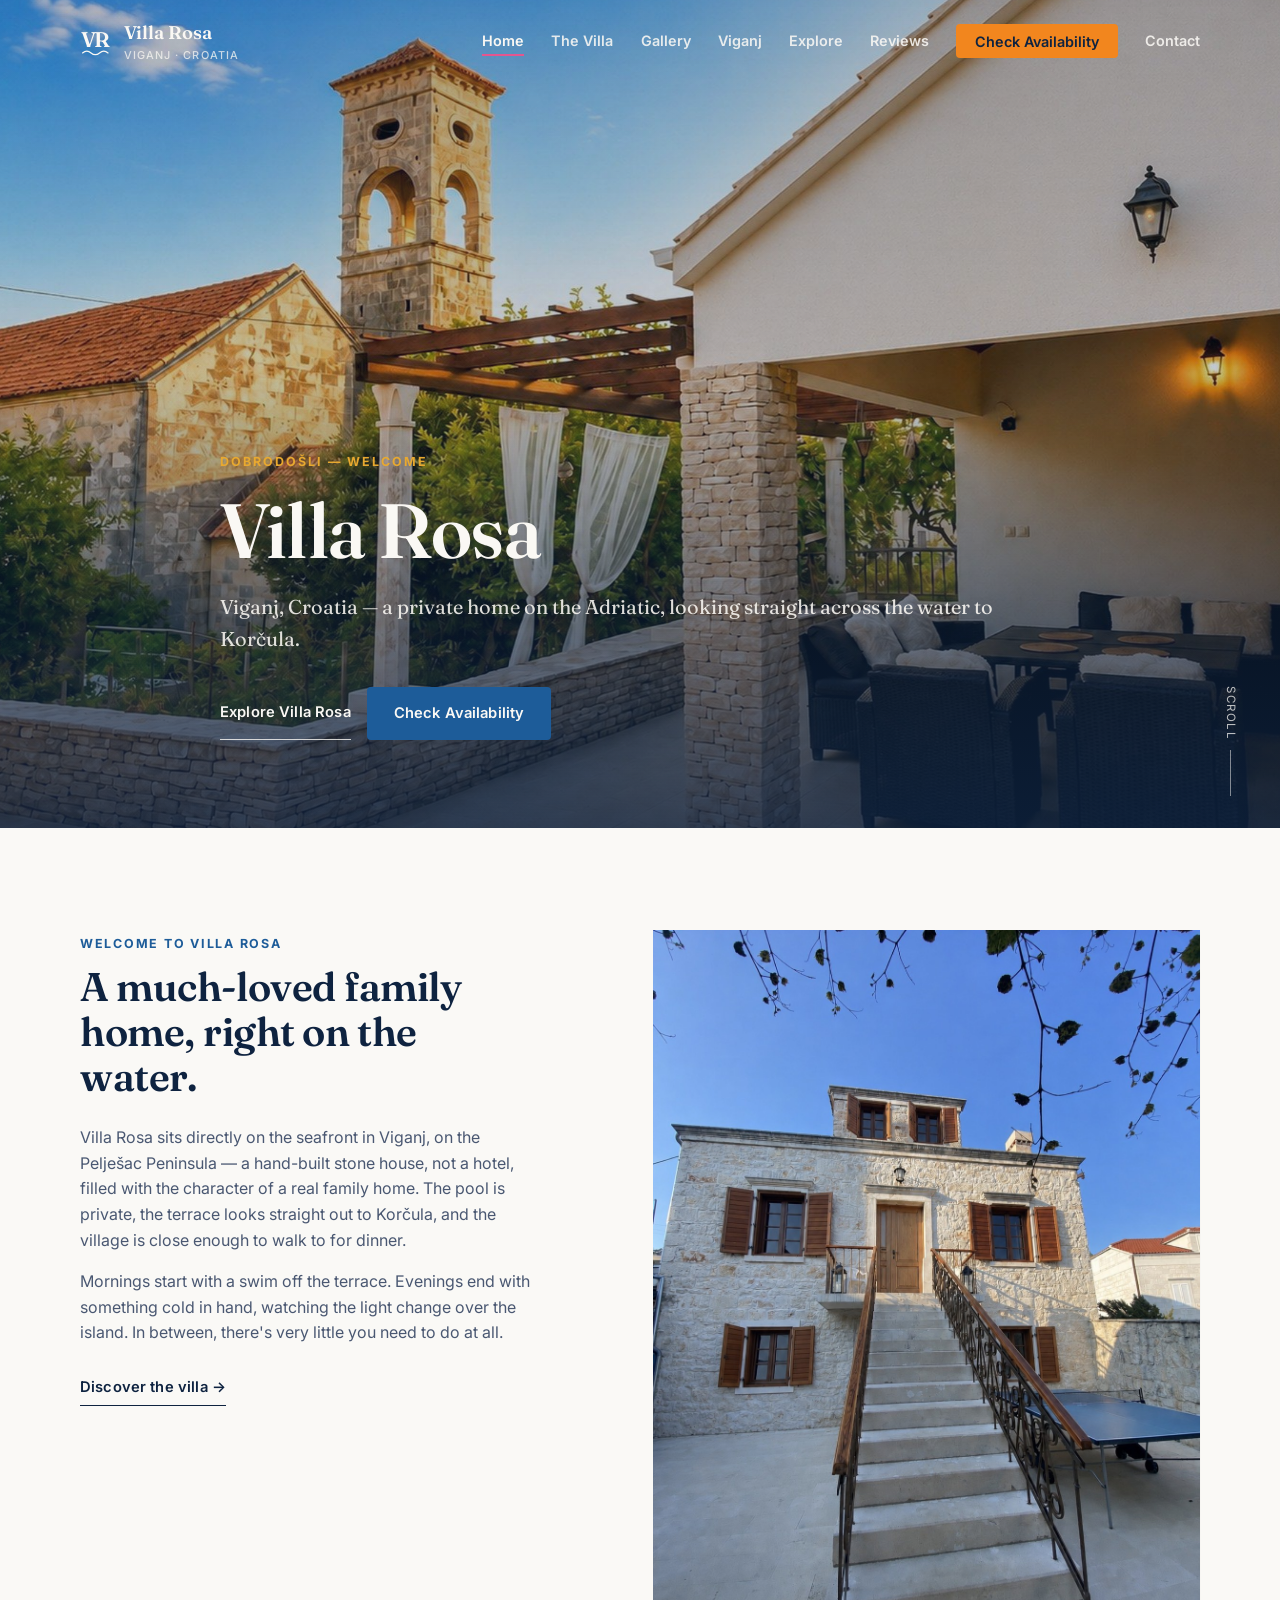
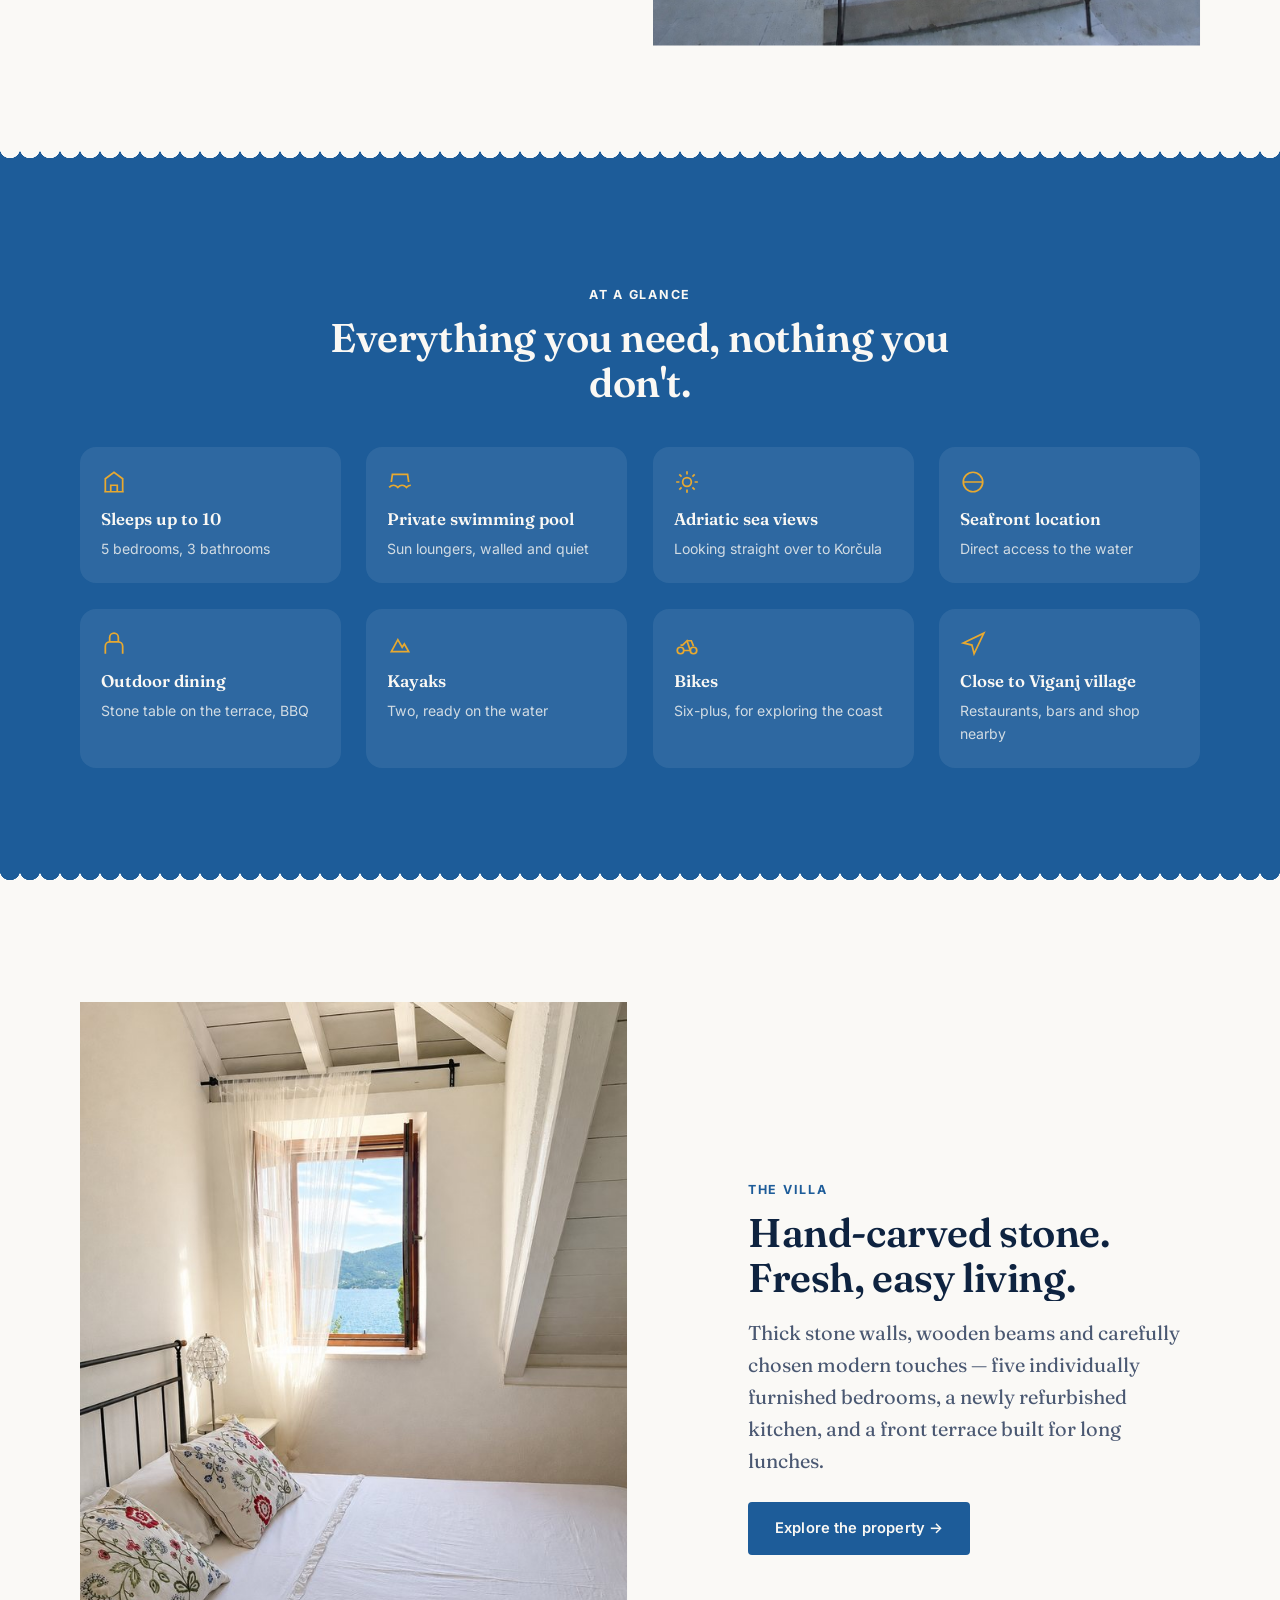
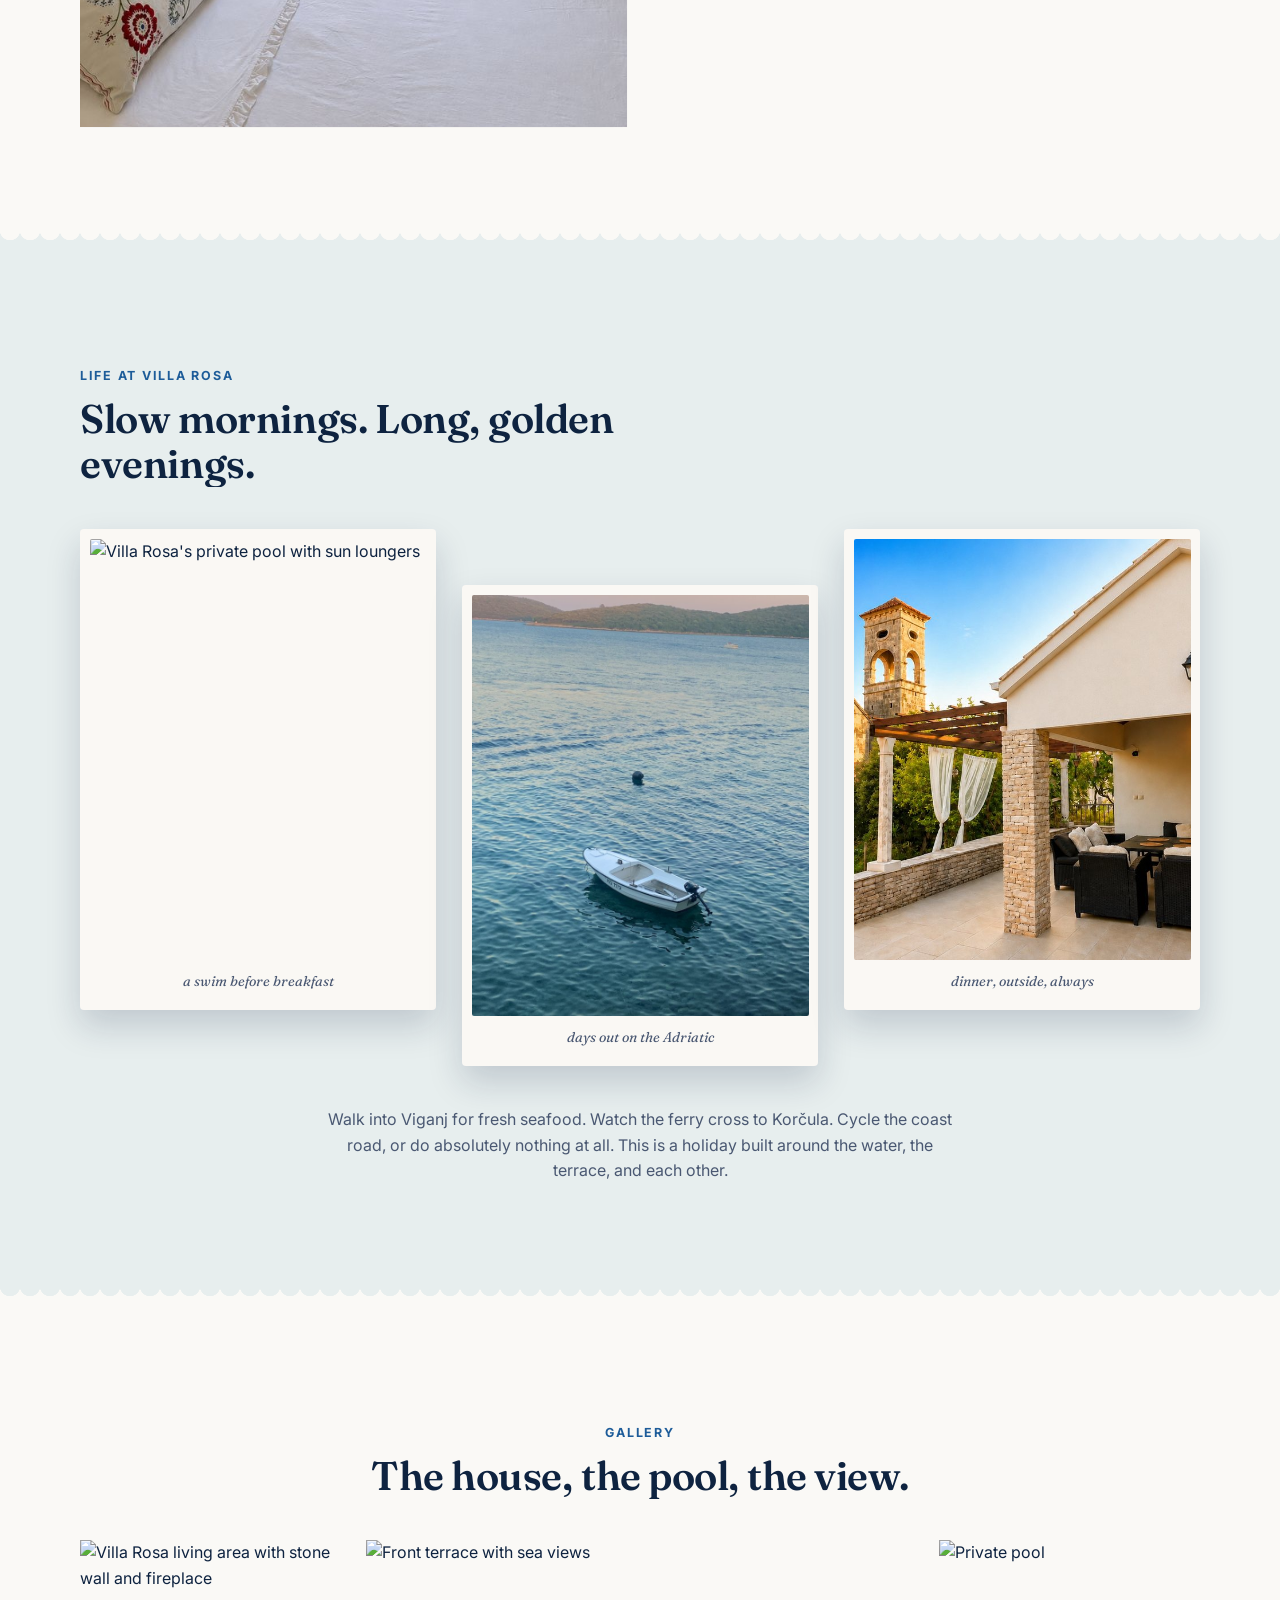
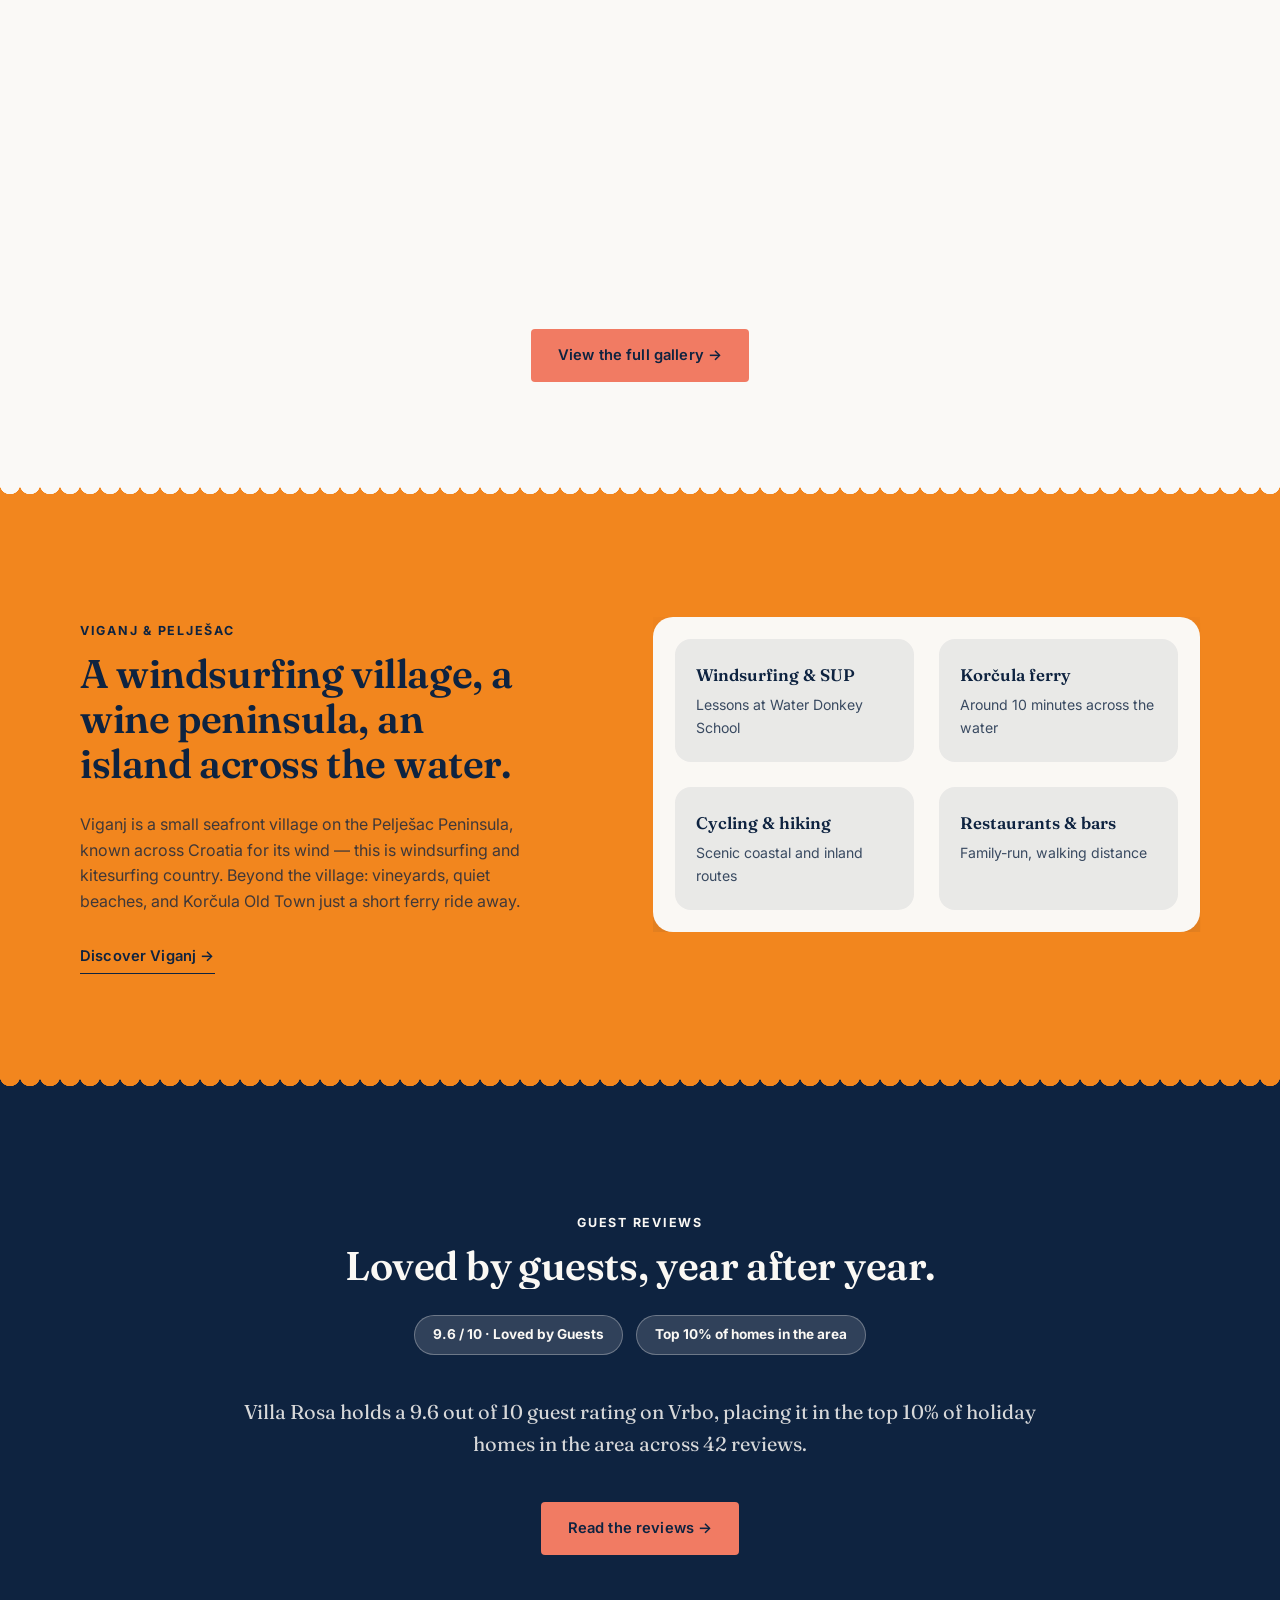
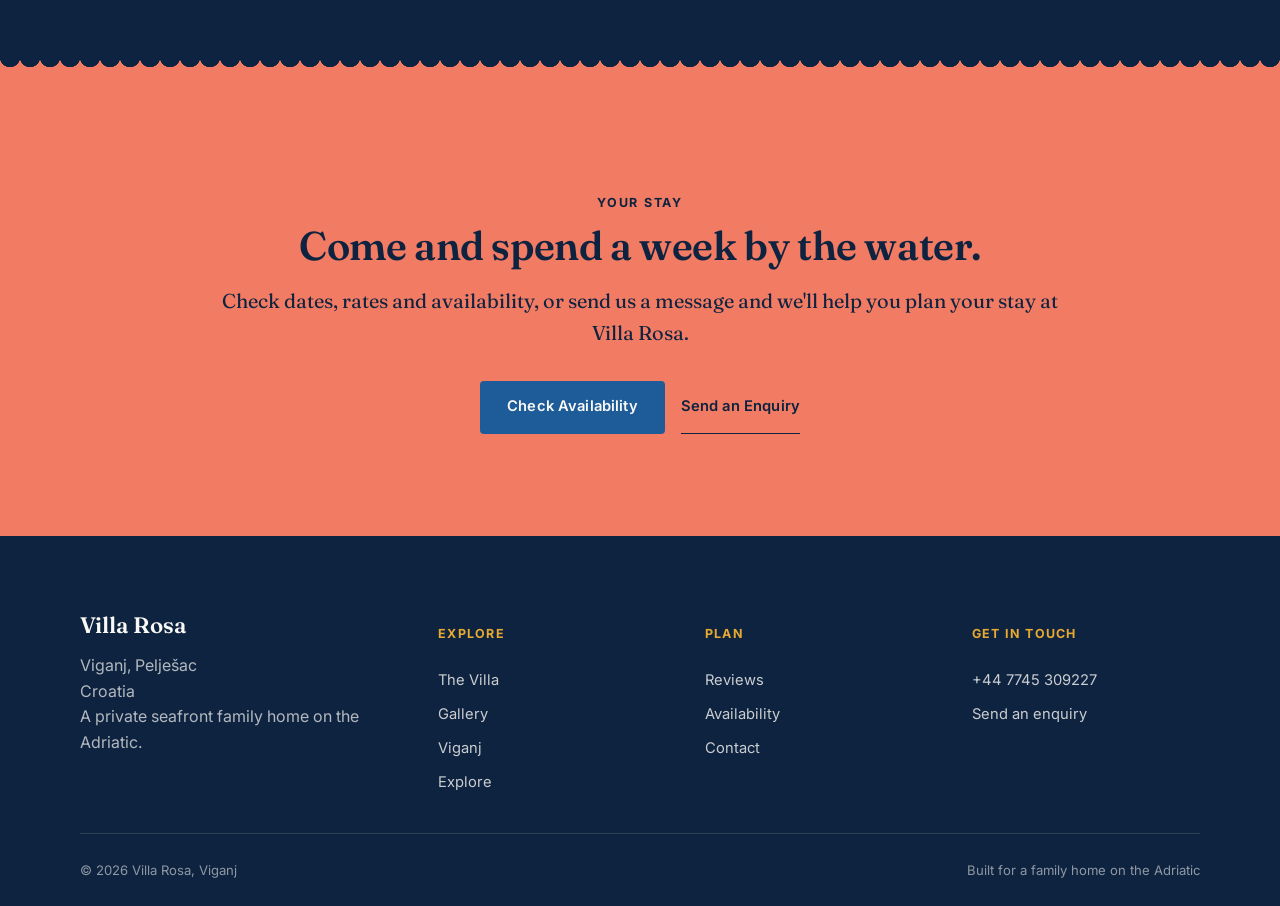
==== commit cfc5e902: "Final approved Villa Rosa Website" ====
--- a/Villa Rosa/basic web start/index.html
+++ b/Villa Rosa/basic web start/index.html
@@ -17,13 +17,8 @@
   <div class="wrap">
     <a href="index.html" class="brand">
       <svg class="brand-mark" viewBox="0 0 40 40" fill="none" xmlns="http://www.w3.org/2000/svg">
-        <circle cx="20" cy="20" r="9" fill="#F7C53F"/>
-        <g stroke="#C8532E" stroke-width="2.4" stroke-linecap="round">
-          <line x1="20" y1="2" x2="20" y2="7"/><line x1="20" y1="33" x2="20" y2="38"/>
-          <line x1="2" y1="20" x2="7" y2="20"/><line x1="33" y1="20" x2="38" y2="20"/>
-          <line x1="7.5" y1="7.5" x2="11" y2="11"/><line x1="29" y1="29" x2="32.5" y2="32.5"/>
-          <line x1="32.5" y1="7.5" x2="29" y2="11"/><line x1="11" y1="29" x2="7.5" y2="32.5"/>
-        </g>
+        <text x="1" y="27" font-family="'Fraunces', Georgia, serif" font-size="25" font-weight="600" letter-spacing="-2" fill="currentColor">VR</text>
+        <path d="M3 34 Q8 30 13 34 T23 34 T33 34" stroke="currentColor" stroke-width="1.5" stroke-linecap="round" fill="none"/>
       </svg>
       <span>Villa Rosa<span class="brand-sub">Viganj · Croatia</span></span>
     </a>
@@ -48,7 +43,7 @@
 <!-- ============ HERO ============ -->
 <section class="hero">
   <div class="hero-media">
-    <img src="https://media.vrbo.com/lodging/24000000/23370000/23365300/23365222/4c40db86.jpg?impolicy=resizecrop&rw=1920&ra=fit" alt="Villa Rosa's front terrace, looking out over the Adriatic Sea">
+    <img src="assets/images/hero-terrace.jpg" alt="Villa Rosa's covered terrace with dining furniture and the village bell tower" style="object-position:42% 40%;">
   </div>
   <div class="hero-scrim"></div>
   <div class="hero-content wrap">
@@ -70,32 +65,29 @@
 <section class="section bg-cream">
   <div class="wrap">
     <div class="editorial-grid">
-      <div style="grid-column:1 / span 7;" class="reveal">
+      <div style="grid-column:1 / span 5;" class="reveal">
         <span class="eyebrow">Welcome to Villa Rosa</span>
         <h2>A much-loved family home, right on the water.</h2>
         <p class="body-text mt-2">Villa Rosa sits directly on the seafront in Viganj, on the Pelješac Peninsula — a hand-built stone house, not a hotel, filled with the character of a real family home. The pool is private, the terrace looks straight out to Korčula, and the village is close enough to walk to for dinner.</p>
         <p class="body-text mt-1">Mornings start with a swim off the terrace. Evenings end with something cold in hand, watching the light change over the island. In between, there's very little you need to do at all.</p>
         <a href="the-villa.html" class="btn btn-outline-dark mt-2">Discover the villa &rarr;</a>
       </div>
-      <div style="grid-column:9 / span 4;" class="reveal reveal-2">
-        <figure class="polaroid" style="transform:rotate(2.5deg);">
-          <div class="rounded-photo" style="border-radius:2px;">
-            <img src="https://media.vrbo.com/lodging/24000000/23370000/23365300/23365222/1be19bf2.jpg?impolicy=resizecrop&rw=700&ra=fit" alt="View of the island of Korčula from Villa Rosa's window">
-          </div>
-          <figcaption>the view, most mornings</figcaption>
-        </figure>
-      </div>
-    </div>
-  </div>
-</section>
-
-<div class="scallop" style="--above:var(--cream);--below:var(--white);"></div>
+      <div style="grid-column:7 / span 6;" class="reveal reveal-2">
+        <div class="eg-img shadow-lift">
+          <img src="assets/images/villa-exterior.jpg" alt="Villa Rosa's stone exterior with wooden shutters and the staircase to the front door">
+        </div>
+      </div>
+    </div>
+  </div>
+</section>
+
+<div class="scallop" style="--above:var(--cream);--below:var(--adriatic);"></div>
 
 <!-- ============ AT A GLANCE ============ -->
-<section class="section bg-white">
+<section class="section bg-adriatic">
   <div class="wrap">
     <div class="section-head center reveal">
-      <span class="eyebrow">At a glance</span>
+      <span class="eyebrow on-dark">At a glance</span>
       <h2>Everything you need, nothing you don't.</h2>
     </div>
     <div class="glance-grid">
@@ -135,31 +127,31 @@
   </div>
 </section>
 
-<div class="scallop" style="--above:var(--white);--below:var(--adriatic);"></div>
+<div class="scallop" style="--above:var(--adriatic);--below:var(--cream);"></div>
 
 <!-- ============ THE VILLA ============ -->
-<section class="section bg-adriatic">
+<section class="section bg-cream">
   <div class="wrap">
     <div class="editorial-grid">
       <div style="grid-column:1/span 6;" class="reveal">
         <div class="eg-img shadow-lift">
-          <img src="https://media.vrbo.com/lodging/24000000/23370000/23365300/23365222/fcb9f72c.jpg?impolicy=resizecrop&rw=1100&ra=fit" alt="Villa Rosa exterior with its tiled roof and wrought iron gate">
+          <img src="assets/images/welcome-view.jpg" alt="Sea view through a bedroom window at Villa Rosa">
         </div>
       </div>
       <div style="grid-column:8/span 5;align-self:center;" class="reveal reveal-2">
-        <span class="eyebrow on-dark">The Villa</span>
+        <span class="eyebrow">The Villa</span>
         <h2>Hand-carved stone. Fresh, easy living.</h2>
-        <p class="lede" style="color:rgba(255,253,248,.9);margin-top:1rem;">Thick stone walls, wooden beams and carefully chosen modern touches — five individually furnished bedrooms, a newly refurbished kitchen, and a front terrace built for long lunches.</p>
-        <a href="the-villa.html" class="btn btn-lemon mt-2">Explore the property &rarr;</a>
-      </div>
-    </div>
-  </div>
-</section>
-
-<div class="scallop" style="--above:var(--adriatic);--below:var(--cream);"></div>
+        <p class="lede" style="margin-top:1rem;">Thick stone walls, wooden beams and carefully chosen modern touches — five individually furnished bedrooms, a newly refurbished kitchen, and a front terrace built for long lunches.</p>
+        <a href="the-villa.html" class="btn btn-primary mt-2">Explore the property &rarr;</a>
+      </div>
+    </div>
+  </div>
+</section>
+
+<div class="scallop" style="--above:var(--cream);--below:var(--sky);"></div>
 
 <!-- ============ LIFE AT VILLA ROSA ============ -->
-<section class="section bg-cream">
+<section class="section bg-sky">
   <div class="wrap">
     <div class="section-head reveal">
       <span class="eyebrow">Life at Villa Rosa</span>
@@ -167,7 +159,7 @@
     </div>
     <div class="editorial-grid">
       <div style="grid-column:1/span 4;" class="reveal reveal-1">
-        <figure class="polaroid" style="transform:rotate(-2deg);">
+        <figure class="polaroid">
           <div style="border-radius:2px;overflow:hidden;">
             <img src="https://media.vrbo.com/lodging/24000000/23370000/23365300/23365222/6ea9b46c.jpg?impolicy=resizecrop&rw=700&ra=fit" alt="Villa Rosa's private pool with sun loungers">
           </div>
@@ -175,15 +167,17 @@
         </figure>
       </div>
       <div style="grid-column:5/span 4;margin-top:3.5rem;" class="reveal reveal-2">
-        <figure class="polaroid" style="transform:rotate(1.5deg);">
-          <div class="ph" style="min-height:210px;border-radius:2px;overflow:hidden;"><span>kayaking out towards Korčula</span></div>
-          <figcaption>the afternoon paddle</figcaption>
+        <figure class="polaroid">
+          <div style="border-radius:2px;overflow:hidden;">
+            <img src="assets/images/afternoon-paddle.jpg" alt="A small boat anchored in calm water near Viganj">
+          </div>
+          <figcaption>days out on the Adriatic</figcaption>
         </figure>
       </div>
       <div style="grid-column:9/span 4;" class="reveal reveal-3">
-        <figure class="polaroid" style="transform:rotate(-1deg);">
+        <figure class="polaroid">
           <div style="border-radius:2px;overflow:hidden;">
-            <img src="https://media.vrbo.com/lodging/24000000/23370000/23365300/23365222/4c40db86.jpg?impolicy=resizecrop&rw=700&ra=fit" alt="Dinner on Villa Rosa's terrace overlooking the Adriatic">
+            <img src="assets/images/terrace-dinner.jpg" alt="Villa Rosa's covered terrace with dining furniture and the village bell tower" style="object-position:65% 50%;">
           </div>
           <figcaption>dinner, outside, always</figcaption>
         </figure>
@@ -193,13 +187,13 @@
   </div>
 </section>
 
-<div class="scallop" style="--above:var(--cream);--below:var(--terracotta);"></div>
+<div class="scallop" style="--above:var(--sky);--below:var(--cream);"></div>
 
 <!-- ============ GALLERY TEASER ============ -->
-<section class="section bg-terracotta">
+<section class="section bg-cream">
   <div class="wrap">
     <div class="section-head center reveal">
-      <span class="eyebrow on-dark">Gallery</span>
+      <span class="eyebrow">Gallery</span>
       <h2>The house, the pool, the view.</h2>
     </div>
     <div class="editorial-grid">
@@ -219,14 +213,14 @@
   </div>
 </section>
 
-<div class="scallop" style="--above:var(--terracotta);--below:var(--white);"></div>
+<div class="scallop" style="--above:var(--cream);--below:var(--aperol);"></div>
 
 <!-- ============ VIGANJ & PELJEŠAC ============ -->
-<section class="section bg-white">
+<section class="section bg-aperol">
   <div class="wrap">
     <div class="editorial-grid">
       <div style="grid-column:1/span 5;" class="reveal">
-        <span class="eyebrow">Viganj &amp; Pelješac</span>
+        <span class="eyebrow on-sunshine">Viganj &amp; Pelješac</span>
         <h2>A windsurfing village, a wine peninsula, an island across the water.</h2>
         <p class="body-text mt-2">Viganj is a small seafront village on the Pelješac Peninsula, known across Croatia for its wind — this is windsurfing and kitesurfing country. Beyond the village: vineyards, quiet beaches, and Korčula Old Town just a short ferry ride away.</p>
         <a href="viganj.html" class="btn btn-outline-dark mt-2">Discover Viganj &rarr;</a>
@@ -245,7 +239,7 @@
   </div>
 </section>
 
-<div class="scallop" style="--above:var(--white);--below:var(--adriatic-deep);"></div>
+<div class="scallop" style="--above:var(--aperol);--below:var(--adriatic-deep);"></div>
 
 <!-- ============ REVIEWS ============ -->
 <section class="section bg-adriatic-deep">
@@ -258,7 +252,7 @@
         <span class="stat-pill" style="margin-left:.6rem;">Top 10% of homes in the area</span>
       </div>
     </div>
-    <p class="lede center reveal" style="margin:0 auto;color:rgba(255,253,248,.85);">Villa Rosa holds a 9.6 out of 10 guest rating on Vrbo, placing it in the top 10% of holiday homes in the area across 42 reviews.</p>
+    <p class="lede center reveal" style="margin:0 auto;color:rgba(250,248,244,.85);">Villa Rosa holds a 9.6 out of 10 guest rating on Vrbo, placing it in the top 10% of holiday homes in the area across 42 reviews.</p>
     <div class="center mt-3 reveal">
       <a href="reviews.html" class="btn btn-lemon">Read the reviews &rarr;</a>
     </div>
@@ -270,7 +264,7 @@
 <!-- ============ YOUR STAY / CTA ============ -->
 <section class="section bg-lemon">
   <div class="wrap center reveal">
-    <span class="eyebrow">Your Stay</span>
+    <span class="eyebrow on-sunshine">Your Stay</span>
     <h2>Come and spend a week by the water.</h2>
     <p class="lede" style="margin:1rem auto 0;color:var(--adriatic-deep);">Check dates, rates and availability, or send us a message and we'll help you plan your stay at Villa Rosa.</p>
     <div class="hero-ctas" style="justify-content:center;margin-top:2rem;">
@@ -286,8 +280,8 @@
     <div class="footer-grid">
       <div>
         <div class="footer-brand">Villa Rosa</div>
-        <p style="color:rgba(255,253,248,.7);max-width:26em;">Viganj, Pelješac<br>Croatia</p>
-        <p style="color:rgba(255,253,248,.7);">A private seafront family home on the Adriatic.</p>
+        <p style="color:rgba(250,248,244,.7);max-width:26em;">Viganj, Pelješac<br>Croatia</p>
+        <p style="color:rgba(250,248,244,.7);">A private seafront family home on the Adriatic.</p>
       </div>
       <div class="footer-col">
         <h4>Explore</h4>
@@ -315,7 +309,12 @@
   </div>
 </footer>
 
-<div class="lightbox"><button class="lightbox-close" aria-label="Close">&times;</button><img src="" alt=""></div>
+<div class="lightbox">
+  <button class="lightbox-close" aria-label="Close">&times;</button>
+  <button class="lightbox-nav lightbox-prev" aria-label="Previous image">&#8249;</button>
+  <button class="lightbox-nav lightbox-next" aria-label="Next image">&#8250;</button>
+  <img src="" alt="">
+</div>
 <script src="assets/js/main.js"></script>
 </body>
 </html>
--- a/Villa Rosa/basic web start/assets/css/style.css
+++ b/Villa Rosa/basic web start/assets/css/style.css
@@ -1,26 +1,48 @@
 /* ============================================================
    Villa Rosa — design system
-   Editorial, warm, seafront-holiday-home aesthetic.
+   Editorial, Mediterranean-summer aesthetic: cloud/ivory neutrals
+   dominate, Santorini blue is a strategic brand accent, and Aperol,
+   mustard, coral and bougainvillea pink supply warm, sun-soaked
+   moments. Animation/interaction system is unchanged from the
+   previous pass — only colour values and section-colour classes
+   have moved.
    ============================================================ */
 
 :root{
   --display: 'Fraunces', Georgia, 'Times New Roman', serif;
   --body: 'Inter', -apple-system, BlinkMacSystemFont, 'Segoe UI', sans-serif;
 
-  --ink: #1C3547;
-  --ink-soft: #5C7181;
-  --cream: #FFFDF8;
-  --white: #FFFFFF;
-  --sky: #E3EFF3;
-  --adriatic: #2E6F8E;
-  --adriatic-deep: #0B3547;
-  --terracotta: #C8532E;
-  --lemon: #F7C53F;
-  --olive: #6E7C4B;
+  /* ---- Mediterranean summer palette ---- */
+  --navy: #0E2340;           /* midnight navy — typography, header, footer, rare dark section */
+  --navy-soft: #4A5872;      /* muted navy — secondary body text */
+  --cloud: #FAF8F4;          /* soft off-white — primary neutral, most of the site */
+  --ivory: #FAF9F6;          /* bright soft ivory — alternating neutral (corrected from a yellow-beige tone) */
+  --wash: #E7EEEE;           /* soft pale wash — one restrained water/sky moment */
+  --santorini: #1D5C99;      /* Santorini blue — buttons, links, icons, one bold section max per page */
+  --aperol: #F2861E;         /* Aperol orange — CTA pill, occasional bold section */
+  --mustard: #E8A930;        /* sunshine mustard — occasional bold section, secondary elements */
+  --coral: #F17B63;          /* light coral — CTA strips, quote marks */
+  --bougainvillea: #E4568F;  /* bougainvillea pink — small accents only */
+
+  /* legacy variable names kept as aliases so nothing silently breaks */
+  --ink: var(--navy);
+  --ink-soft: var(--navy-soft);
+  --cream: var(--ivory);
+  --white: var(--cloud);
+  --sky: var(--wash);
+  --adriatic: var(--santorini);
+  --adriatic-deep: var(--navy);
+  --terracotta: var(--aperol);
+  --lemon: var(--coral);
+  --pink: var(--bougainvillea);
 
   --wrap-width: 1200px;
   --radius: 20px;
-  --shadow: 0 20px 50px rgba(28,53,71,.12);
+  --shadow: 0 20px 50px rgba(14,35,64,.14);
+
+  /* ---- motion tokens (unchanged) ---- */
+  --ease: cubic-bezier(.16,.84,.44,1);
+  --ease-soft: cubic-bezier(.22,.61,.36,1);
 }
 
 /* ---------- reset ---------- */
@@ -29,8 +51,8 @@
 body{
   margin:0;
   font-family: var(--body);
-  color: var(--ink);
-  background: var(--white);
+  color: var(--navy);
+  background: var(--cloud);
   line-height: 1.6;
   -webkit-font-smoothing: antialiased;
 }
@@ -50,73 +72,122 @@
 /* ---------- typography helpers ---------- */
 .eyebrow{
   display:inline-block; font-family: var(--body); font-weight:700; font-size:.78rem;
-  letter-spacing:.14em; text-transform:uppercase; color: var(--terracotta); margin-bottom:.7rem;
-}
-.eyebrow.on-dark{ color: var(--lemon); }
+  letter-spacing:.14em; text-transform:uppercase; color: var(--santorini); margin-bottom:.7rem;
+}
+/* on-dark = sits on navy/Santorini (dark, low-luminance) backgrounds */
+.eyebrow.on-dark{ color: var(--cloud); }
+/* on sunshine = sits on Aperol/mustard (mid-light) backgrounds */
+.eyebrow.on-sunshine{ color: var(--navy); }
 h2{ font-size: clamp(1.7rem, 3.2vw, 2.5rem); }
-.lede{ font-family: var(--display); font-size: clamp(1.05rem, 1.6vw, 1.25rem); color: var(--ink-soft); max-width: 42em; }
-.body-text{ font-size: 1rem; color: var(--ink-soft); max-width: 40em; }
+.lede{ font-family: var(--display); font-size: clamp(1.05rem, 1.6vw, 1.25rem); color: var(--navy-soft); max-width: 42em; }
+.body-text{ font-size: 1rem; color: var(--navy-soft); max-width: 40em; }
 .section-head{ max-width: 44em; margin-bottom: 2.6rem; }
 .section-head.center{ margin-left:auto; margin-right:auto; }
+
+/* split-text staggered reveal (applied at runtime by main.js to h1/h2) */
+.split-line{ display:block; overflow:hidden; }
+.split-word{
+  display:inline-block; transform: translateY(112%); opacity:0;
+  transition: transform .8s var(--ease), opacity .5s ease;
+  will-change: transform, opacity;
+}
+.split-line.in-view .split-word{ transform: translateY(0); opacity:1; }
 
 /* ---------- buttons ---------- */
 .btn{
   display:inline-flex; align-items:center; gap:.5em;
-  padding: .85em 1.7em; border-radius: 100px;
+  padding: .85em 1.7em; border-radius: 4px;
   font-family: var(--body); font-weight:600; font-size:.92rem; letter-spacing:.01em;
-  border: 2px solid transparent; transition: transform .2s ease, background .2s ease, color .2s ease, border-color .2s ease;
-}
-.btn:hover{ transform: translateY(-2px); }
-.btn-primary{ background: var(--terracotta); color: var(--cream); }
-.btn-primary:hover{ background: #b1461f; }
-.btn-lemon{ background: var(--lemon); color: var(--adriatic-deep); }
-.btn-lemon:hover{ background: #f3b81a; }
-.btn-outline-dark{ border-color: currentColor; color: var(--ink); }
-.btn-outline-dark:hover{ background: var(--ink); color: var(--cream); }
-.btn-outline-light{ border-color: rgba(255,253,248,.8); color: var(--cream); }
-.btn-outline-light:hover{ background: var(--cream); color: var(--ink); }
+  border: 2px solid transparent;
+  transition: transform .45s var(--ease), box-shadow .45s var(--ease), background-color .35s ease, color .35s ease, border-color .35s ease;
+}
+.btn:hover{ transform: translateY(-3px); box-shadow: 0 14px 30px rgba(14,35,64,.2); }
+.btn:active{ transform: translateY(-1px); box-shadow: 0 8px 18px rgba(14,35,64,.18); }
+.btn-primary{ background: var(--santorini); color: var(--cloud); }
+.btn-primary:hover{ background: #164a7d; }
+.btn-lemon{ background: var(--coral); color: var(--navy); }
+.btn-lemon:hover{ background: #ee5f41; }
+
+/* ghost / underline CTAs — minimal text links, no pill or border box */
+.btn-outline-dark, .btn-outline-light{
+  padding: .3rem 0; border: none; border-radius: 0; border-bottom: 1.5px solid currentColor;
+  background: none;
+}
+.btn-outline-dark{ color: var(--navy); }
+.btn-outline-dark:hover{ background:none; color: var(--santorini); border-color: var(--santorini); transform: translateX(4px); box-shadow:none; }
+.btn-outline-dark:active{ transform: translateX(1px); box-shadow:none; }
+.btn-outline-light{ color: var(--cloud); border-color: rgba(250,248,244,.8); }
+.btn-outline-light:hover{ background:none; color: var(--cloud); border-color: var(--cloud); transform: translateX(4px); box-shadow:none; }
+.btn-outline-light:active{ transform: translateX(1px); box-shadow:none; }
 
 /* ---------- header ---------- */
 .site-header{
   position: fixed; top:0; left:0; right:0; z-index: 100;
-  padding: 1.1rem 0; transition: background .3s ease, box-shadow .3s ease, padding .3s ease;
-}
+  padding: 1.1rem 0;
+  transition: background-color .5s var(--ease), box-shadow .5s ease, padding .4s var(--ease),
+              backdrop-filter .5s ease, transform .5s var(--ease);
+}
+.site-header.hide{ transform: translateY(-104%); }
 .site-header .wrap{ display:flex; align-items:center; justify-content:space-between; gap:1.5rem; }
-.brand{ display:flex; align-items:center; gap:.6rem; font-family: var(--display); font-weight:600; font-size:1.15rem; color: var(--cream); }
-.brand-mark{ width:34px; height:34px; flex-shrink:0; }
+.brand{ display:flex; align-items:center; gap:.6rem; font-family: var(--display); font-weight:600; font-size:1.15rem; color: var(--cloud); }
+.brand-mark{ width:34px; height:34px; flex-shrink:0; transition: transform .5s var(--ease); }
+.brand:hover .brand-mark{ transform: rotate(14deg); }
 .brand-sub{ display:block; font-family: var(--body); font-weight:500; font-size:.68rem; letter-spacing:.1em; text-transform:uppercase; opacity:.75; }
 
 .nav-list{ display:flex; align-items:center; gap:1.7rem; }
 .nav-list a{
-  font-size:.9rem; font-weight:600; color: var(--cream); opacity:.88;
-  padding:.3rem 0; border-bottom:2px solid transparent; transition: opacity .2s ease, border-color .2s ease;
-}
-.nav-list a:hover, .nav-list a.active{ opacity:1; border-color: var(--lemon); }
+  font-size:.9rem; font-weight:600; color: var(--cloud); opacity:.88;
+  padding:.3rem 0; border-bottom:2px solid transparent;
+  transition: opacity .3s ease, border-color .35s var(--ease);
+}
+.nav-list a:hover, .nav-list a.active{ opacity:1; border-color: var(--bougainvillea); }
 .nav-list a.nav-cta{
-  opacity:1; padding:.6em 1.3em; border-radius:100px; background: var(--lemon); color: var(--adriatic-deep); border-bottom:none;
-}
-.nav-list a.nav-cta:hover{ background:#f3b81a; }
+  opacity:1; padding:.6em 1.3em; border-radius:4px; background: var(--aperol); color: var(--navy); border-bottom:none;
+  transition: background-color .35s ease, transform .45s var(--ease), box-shadow .45s var(--ease);
+}
+.nav-list a.nav-cta:hover{ background:#d8730f; transform: translateY(-2px); box-shadow: 0 10px 22px rgba(242,134,30,.35); }
 .nav-list a.nav-cta.active{ border-color: transparent; }
 
 .nav-toggle{ display:none; flex-direction:column; justify-content:center; gap:5px; width:34px; height:34px; background:none; border:none; padding:0; }
-.nav-toggle span{ width:100%; height:2px; background: var(--cream); border-radius:2px; transition: transform .25s ease, opacity .25s ease; }
+.nav-toggle span{ width:100%; height:2px; background: var(--cloud); border-radius:2px; transition: transform .3s var(--ease), opacity .25s ease; }
 
 /* transparent-over-hero header (home page), solidifies on scroll */
 .site-header:not(.solid){ background: transparent; }
-.site-header:not(.solid).scrolled{ background: rgba(11,53,71,.94); box-shadow: 0 6px 24px rgba(0,0,0,.15); padding: .8rem 0; }
+.site-header:not(.solid).scrolled{
+  background: rgba(14,35,64,.85);
+  backdrop-filter: blur(14px); -webkit-backdrop-filter: blur(14px);
+  box-shadow: 0 6px 24px rgba(0,0,0,.15); padding: .8rem 0;
+}
 
 /* solid header (inner pages) */
-.site-header.solid{ background: var(--adriatic-deep); box-shadow: 0 4px 18px rgba(0,0,0,.12); }
+.site-header.solid{
+  background: rgba(14,35,64,.97);
+  backdrop-filter: blur(10px); -webkit-backdrop-filter: blur(10px);
+  box-shadow: 0 4px 18px rgba(0,0,0,.12);
+}
 
 @media (max-width: 880px){
   .nav-toggle{ display:flex; }
   .nav-list{
     position:fixed; inset: 0 0 auto 0; top: 68px; flex-direction:column; align-items:stretch; gap:0;
-    background: var(--adriatic-deep); padding: .5rem 1.5rem 1.5rem; transform-origin: top;
-    transform: scaleY(0); opacity:0; pointer-events:none; transition: transform .25s ease, opacity .2s ease;
+    background: rgba(14,35,64,.98); backdrop-filter: blur(10px); padding: .5rem 1.5rem 1.5rem;
+    transform: translateY(-14px); opacity:0; visibility:hidden; pointer-events:none;
+    transition: opacity .4s var(--ease), transform .4s var(--ease), visibility 0s linear .4s;
   }
-  .nav-list.open{ transform: scaleY(1); opacity:1; pointer-events:auto; }
-  .nav-list li{ border-bottom:1px solid rgba(255,253,248,.1); }
+  .nav-list.open{
+    transform: translateY(0); opacity:1; visibility:visible; pointer-events:auto;
+    transition: opacity .4s var(--ease), transform .4s var(--ease), visibility 0s;
+  }
+  .nav-list li{ border-bottom:1px solid rgba(250,248,244,.1); opacity:0; transform: translateY(10px); transition: opacity .4s ease, transform .4s var(--ease); }
+  .nav-list.open li{ opacity:1; transform: translateY(0); }
+  .nav-list.open li:nth-child(1){ transition-delay:.06s; }
+  .nav-list.open li:nth-child(2){ transition-delay:.11s; }
+  .nav-list.open li:nth-child(3){ transition-delay:.16s; }
+  .nav-list.open li:nth-child(4){ transition-delay:.21s; }
+  .nav-list.open li:nth-child(5){ transition-delay:.26s; }
+  .nav-list.open li:nth-child(6){ transition-delay:.31s; }
+  .nav-list.open li:nth-child(7){ transition-delay:.36s; }
+  .nav-list.open li:nth-child(8){ transition-delay:.41s; }
   .nav-list a{ display:block; padding: .95rem 0; border-bottom:none; }
   .nav-list a.nav-cta{ display:inline-block; margin: .8rem 0; }
   .site-header.open .nav-toggle span:nth-child(1){ transform: translateY(7px) rotate(45deg); }
@@ -127,46 +198,57 @@
 /* ---------- hero ---------- */
 .hero, .page-hero{
   position:relative; min-height: 92vh; display:flex; align-items:flex-end; overflow:hidden;
-  background: var(--ink);
+  background: var(--navy);
 }
 .page-hero{ min-height: 58vh; align-items:flex-end; }
-.hero-media{ position:absolute; inset:0; }
-.hero-media img{ width:100%; height:100%; object-fit:cover; }
+.hero-media{ position:absolute; inset:-8% 0; }
+.hero-media img{ width:100%; height:100%; object-fit:cover; transform: scale(1.08); will-change: transform; }
 .hero-scrim{
   position:absolute; inset:0;
-  background: linear-gradient(0deg, rgba(11,32,44,.82) 0%, rgba(11,32,44,.25) 55%, rgba(11,32,44,.35) 100%);
-}
-.hero-content{ position:relative; z-index:2; padding-bottom: clamp(3rem, 8vw, 5.5rem); color: var(--cream); }
+  background: linear-gradient(0deg, rgba(14,35,64,.84) 0%, rgba(14,35,64,.24) 55%, rgba(14,35,64,.34) 100%);
+}
+.hero-content{ position:relative; z-index:2; padding-bottom: clamp(3rem, 8vw, 5.5rem); color: var(--cloud); }
 .hero-eyebrow{
   display:inline-block; font-weight:700; font-size:.78rem; letter-spacing:.16em; text-transform:uppercase;
-  color: var(--lemon); margin-bottom: 1rem;
-}
-.hero h1{ font-size: clamp(2.6rem, 6.5vw, 4.8rem); color: var(--cream); max-width: 16em; }
-.hero .lede{ color: rgba(255,253,248,.88); margin-top: 1.1rem; }
+  color: var(--mustard); margin-bottom: 1rem;
+}
+.hero h1{ font-size: clamp(2.6rem, 6.5vw, 4.8rem); color: var(--cloud); max-width: 16em; }
+.hero .lede{ color: rgba(250,248,244,.88); margin-top: 1.1rem; }
 .hero-ctas{ display:flex; flex-wrap:wrap; gap:1rem; margin-top: 2rem; }
 
 .hero-scroll{
   position:absolute; right: clamp(1.2rem,4vw,2.5rem); bottom: 2rem; z-index:2;
-  display:flex; flex-direction:column; align-items:center; gap:.6rem; color: rgba(255,253,248,.75);
+  display:flex; flex-direction:column; align-items:center; gap:.6rem; color: rgba(250,248,244,.75);
 }
 .hero-scroll span:first-child{ font-size:.72rem; letter-spacing:.14em; text-transform:uppercase; writing-mode: vertical-rl; }
-.hero-scroll .line{ width:1px; height:46px; background: rgba(255,253,248,.5); animation: scrollline 2.2s ease-in-out infinite; }
+.hero-scroll .line{ width:1px; height:46px; background: rgba(250,248,244,.5); animation: scrollline 2.2s ease-in-out infinite; }
 @keyframes scrollline{ 0%,100%{ transform: scaleY(.4); opacity:.5; } 50%{ transform: scaleY(1); opacity:1; } }
 
 /* ---------- sections ---------- */
 .section{ padding: clamp(3.5rem, 8vw, 6.5rem) 0; }
 .section-sm{ padding: clamp(2.5rem, 5vw, 3.5rem) 0; }
-.bg-cream{ background: var(--cream); }
-.bg-white{ background: var(--white); }
-.bg-sky{ background: var(--sky); }
-.bg-adriatic{ background: var(--adriatic); color: var(--cream); }
-.bg-adriatic-deep{ background: var(--adriatic-deep); color: var(--cream); }
-.bg-terracotta{ background: var(--terracotta); color: var(--cream); }
-.bg-olive{ background: var(--olive); color: var(--cream); }
-.bg-lemon{ background: var(--lemon); color: var(--adriatic-deep); }
-.bg-adriatic .body-text, .bg-adriatic-deep .body-text, .bg-terracotta .body-text, .bg-olive .body-text{ color: rgba(255,253,248,.85); }
-.bg-adriatic h2, .bg-adriatic-deep h2, .bg-terracotta h2, .bg-olive h2{ color: var(--cream); }
-.bg-lemon h2{ color: var(--adriatic-deep); }
+
+/* neutrals — the dominant surfaces */
+.bg-cream{ background: var(--ivory); }
+.bg-white{ background: var(--cloud); }
+.bg-sky{ background: var(--wash); }
+
+/* dark statement — used sparingly, at most once or twice per page */
+.bg-adriatic{ background: var(--santorini); color: var(--cloud); }
+.bg-adriatic-deep{ background: var(--navy); color: var(--cloud); }
+.bg-navy{ background: var(--navy); color: var(--cloud); }
+.bg-santorini{ background: var(--santorini); color: var(--cloud); }
+
+/* sunshine — warm, occasional bold moments */
+.bg-terracotta{ background: var(--aperol); color: var(--navy); }
+.bg-aperol{ background: var(--aperol); color: var(--navy); }
+.bg-mustard{ background: var(--mustard); color: var(--navy); }
+.bg-lemon{ background: var(--coral); color: var(--navy); }
+
+.bg-adriatic .body-text, .bg-adriatic-deep .body-text, .bg-navy .body-text, .bg-santorini .body-text{ color: rgba(250,248,244,.85); }
+.bg-adriatic h2, .bg-adriatic-deep h2, .bg-navy h2, .bg-santorini h2{ color: var(--cloud); }
+.bg-terracotta .body-text, .bg-aperol .body-text, .bg-mustard .body-text, .bg-lemon .body-text{ color: rgba(14,35,64,.78); }
+.bg-terracotta h2, .bg-aperol h2, .bg-mustard h2, .bg-lemon h2{ color: var(--navy); }
 
 /* ---------- editorial grid ---------- */
 .editorial-grid{ display:grid; grid-template-columns: repeat(12, 1fr); gap: 1.6rem 1.6rem; align-items:start; }
@@ -174,45 +256,72 @@
   .editorial-grid > *{ grid-column: 1 / -1 !important; margin-top: 0 !important; }
 }
 
-.eg-img{ border-radius: var(--radius); overflow:hidden; }
-.eg-img img{ width:100%; height:100%; object-fit:cover; }
+.eg-img{ border-radius: 0; overflow:hidden; }
+.eg-img img{ width:100%; height:100%; object-fit:cover; transform: scale(1.12); transition: transform .9s var(--ease); }
+.eg-img:hover img{ transform: scale(1.06); }
 .shadow-lift{ box-shadow: var(--shadow); }
-.rounded-photo{ border-radius: var(--radius); overflow:hidden; }
-.rounded-photo img{ width:100%; height:100%; object-fit:cover; }
+.rounded-photo{ border-radius: 0; overflow:hidden; }
+.rounded-photo img{ width:100%; height:100%; object-fit:cover; transform: scale(1.12); transition: transform .9s var(--ease); }
+.rounded-photo:hover img{ transform: scale(1.06); }
+
+/* curtain reveal — uncover images as their reveal wrapper enters view */
+.reveal .eg-img, .reveal .rounded-photo, .reveal .ph{
+  clip-path: inset(0 0 100% 0);
+  transition: clip-path 1s var(--ease);
+}
+.reveal.in-view .eg-img, .reveal.in-view .rounded-photo, .reveal.in-view .ph{
+  clip-path: inset(0 0 0% 0);
+}
+.reveal .eg-img img, .reveal .rounded-photo img{ transition: transform 1.1s var(--ease); }
+.reveal.in-view .eg-img img, .reveal.in-view .rounded-photo img{ transform: scale(1); }
 
 /* polaroid photo cards */
 .polaroid{
-  background: var(--white); padding: .6rem .6rem 1.1rem; border-radius: 4px;
-  box-shadow: 0 16px 34px rgba(28,53,71,.16); margin:0;
-}
-.polaroid img{ width:100%; object-fit:cover; aspect-ratio: 4/5; }
+  background: var(--cloud); padding: .6rem .6rem 1.1rem; border-radius: 4px;
+  box-shadow: 0 16px 34px rgba(14,35,64,.18); margin:0;
+  transition: transform .5s var(--ease), box-shadow .5s var(--ease);
+}
+.polaroid:hover{ box-shadow: 0 22px 46px rgba(14,35,64,.26); }
+.polaroid img{ width:100%; object-fit:cover; aspect-ratio: 4/5; transform: scale(1.1); transition: transform .9s var(--ease); }
+.reveal.in-view .polaroid img{ transform: scale(1); }
+.polaroid:hover img{ transform: scale(1.05); }
 .polaroid figcaption{
   text-align:center; font-family: var(--display); font-style:italic; font-size:.88rem;
-  color: var(--ink-soft); margin-top:.6rem;
+  color: var(--navy-soft); margin-top:.6rem;
 }
 
 /* placeholder art tile — used where photography is pending */
 .ph{
   display:flex; align-items:center; justify-content:center; text-align:center;
-  background: linear-gradient(135deg, var(--sky), #cfe4ea);
-  border-radius: var(--radius); border: 1.5px dashed rgba(11,53,71,.25);
-  color: var(--adriatic-deep); font-family: var(--display); font-style:italic; font-size:.92rem;
+  background: linear-gradient(135deg, var(--wash), #d7e6e6);
+  border-radius: var(--radius); border: 1.5px dashed rgba(14,35,64,.22);
+  color: var(--navy); font-family: var(--display); font-style:italic; font-size:.92rem;
   min-height: 180px; padding: 1rem;
 }
 
-.tile-pattern{ background: var(--white); border-radius: var(--radius); }
+.tile-pattern{ background: var(--cloud); border-radius: var(--radius); }
 
 /* ---------- glance / fact grid ---------- */
 .glance-grid{ display:grid; grid-template-columns: repeat(4, 1fr); gap: 1.6rem; }
 .glance-item{
   display:flex; flex-direction:column; gap:.35rem; padding: 1.4rem 1.3rem;
-  background: rgba(255,255,255,.06); border-radius: 16px;
-}
+  background: rgba(250,248,244,.08); border-radius: 16px;
+  transition: transform .45s var(--ease), box-shadow .45s var(--ease);
+}
+.glance-item:hover{ transform: translateY(-4px); }
 .bg-cream .glance-item, .bg-white .glance-item, .bg-sky .glance-item{
-  background: var(--white); box-shadow: 0 10px 26px rgba(28,53,71,.07);
-}
-.glance-icon{ width:26px; height:26px; color: var(--terracotta); margin-bottom:.3rem; }
-.bg-adriatic .glance-icon, .bg-adriatic-deep .glance-icon, .bg-terracotta .glance-icon, .bg-olive .glance-icon{ color: var(--lemon); }
+  background: var(--cloud); box-shadow: 0 10px 26px rgba(14,35,64,.08);
+}
+.bg-cream .glance-item:hover, .bg-white .glance-item:hover, .bg-sky .glance-item:hover{
+  box-shadow: 0 16px 36px rgba(14,35,64,.14);
+}
+.bg-terracotta .glance-item, .bg-aperol .glance-item, .bg-mustard .glance-item, .bg-lemon .glance-item{
+  background: rgba(14,35,64,.07);
+}
+.glance-icon{ width:26px; height:26px; color: var(--santorini); margin-bottom:.3rem; transition: transform .45s var(--ease); }
+.glance-item:hover .glance-icon{ transform: scale(1.1); }
+.bg-adriatic .glance-icon, .bg-adriatic-deep .glance-icon, .bg-navy .glance-icon, .bg-santorini .glance-icon{ color: var(--mustard); }
+.bg-terracotta .glance-icon, .bg-aperol .glance-icon, .bg-mustard .glance-icon, .bg-lemon .glance-icon{ color: var(--navy); }
 .glance-item strong{ font-family: var(--display); font-size: 1.05rem; font-weight:600; }
 .glance-item span{ font-size: .88rem; opacity:.8; }
 @media (max-width: 760px){ .glance-grid{ grid-template-columns: repeat(2, 1fr); } }
@@ -221,13 +330,16 @@
 /* ---------- stat pill ---------- */
 .stat-pill{
   display:inline-block; padding:.6em 1.3em; border-radius:100px; font-weight:700; font-size:.85rem;
-  background: rgba(255,253,248,.14); color: inherit; border: 1.5px solid rgba(255,253,248,.3);
-}
-.bg-cream .stat-pill, .bg-white .stat-pill{ background: var(--cream); color: var(--ink); border-color: rgba(28,53,71,.12); }
+  background: rgba(250,248,244,.14); color: inherit; border: 1.5px solid rgba(250,248,244,.3);
+  transition: transform .4s var(--ease), box-shadow .4s var(--ease);
+}
+.stat-pill:hover{ transform: translateY(-2px); }
+.bg-cream .stat-pill, .bg-white .stat-pill{ background: var(--cloud); color: var(--navy); border-color: rgba(228,86,143,.3); }
 
 /* ---------- reviews ---------- */
-.review-card{ background: var(--white); border-radius: 18px; padding: 1.6rem; box-shadow: var(--shadow); }
-.quote-mark{ display:block; font-family: var(--display); font-size: 2.6rem; color: var(--terracotta); line-height:1; margin-bottom:.4rem; }
+.review-card{ background: var(--cloud); border-radius: 18px; padding: 1.6rem; box-shadow: var(--shadow); transition: transform .5s var(--ease), box-shadow .5s var(--ease); }
+.review-card:hover{ transform: translateY(-4px); box-shadow: 0 26px 56px rgba(14,35,64,.18); }
+.quote-mark{ display:block; font-family: var(--display); font-size: 2.6rem; color: var(--coral); line-height:1; margin-bottom:.4rem; }
 
 /* ---------- scallop divider ---------- */
 .scallop{ height: 30px; background: var(--below); position: relative; overflow:hidden; }
@@ -238,42 +350,86 @@
 }
 
 /* ---------- footer ---------- */
-.site-footer{ background: var(--ink); color: var(--cream); padding: clamp(3rem,6vw,4.5rem) 0 1.6rem; }
-.footer-grid{ display:grid; grid-template-columns: 1.4fr 1fr 1fr 1fr; gap: 2.4rem; padding-bottom: 2.4rem; border-bottom: 1px solid rgba(255,253,248,.14); }
+.site-footer{ background: var(--navy); color: var(--cloud); padding: clamp(3rem,6vw,4.5rem) 0 1.6rem; }
+.footer-grid{ display:grid; grid-template-columns: 1.4fr 1fr 1fr 1fr; gap: 2.4rem; padding-bottom: 2.4rem; border-bottom: 1px solid rgba(250,248,244,.14); }
 .footer-brand{ font-family: var(--display); font-size: 1.4rem; font-weight:600; margin-bottom:.6rem; }
-.footer-col h4{ font-family: var(--body); font-size:.78rem; font-weight:700; letter-spacing:.1em; text-transform:uppercase; color: var(--lemon); margin-bottom: .9rem; }
+.footer-col h4{ font-family: var(--body); font-size:.78rem; font-weight:700; letter-spacing:.1em; text-transform:uppercase; color: var(--mustard); margin-bottom: .9rem; }
 .footer-col{ display:flex; flex-direction:column; gap:.65rem; }
-.footer-col a{ color: rgba(255,253,248,.8); font-size:.92rem; transition: color .2s ease; }
-.footer-col a:hover{ color: var(--lemon); }
-.footer-bottom{ display:flex; flex-wrap:wrap; justify-content:space-between; gap:.6rem; padding-top: 1.6rem; font-size:.82rem; color: rgba(255,253,248,.55); }
+.footer-col a{ position:relative; display:inline-block; width:max-content; color: rgba(250,248,244,.8); font-size:.92rem; transition: color .3s ease; }
+.footer-col a::after{ content:""; position:absolute; left:0; bottom:-2px; width:0; height:1px; background: var(--bougainvillea); transition: width .4s var(--ease); }
+.footer-col a:hover{ color: var(--cloud); }
+.footer-col a:hover::after{ width:100%; }
+.footer-bottom{ display:flex; flex-wrap:wrap; justify-content:space-between; gap:.6rem; padding-top: 1.6rem; font-size:.82rem; color: rgba(250,248,244,.55); }
 @media (max-width: 760px){ .footer-grid{ grid-template-columns: 1fr 1fr; } }
 @media (max-width: 460px){ .footer-grid{ grid-template-columns: 1fr; } }
 
 /* ---------- lightbox ---------- */
 .lightbox{
-  position: fixed; inset:0; z-index: 1000; background: rgba(11,32,44,.92);
+  position: fixed; inset:0; z-index: 1000; background: rgba(14,35,64,.92);
   display:flex; align-items:center; justify-content:center; padding: 2rem;
-  opacity:0; visibility:hidden; transition: opacity .25s ease;
-}
-.lightbox.open{ opacity:1; visibility:visible; }
-.lightbox img{ max-width: min(90vw, 1100px); max-height: 86vh; border-radius: 8px; box-shadow: 0 30px 80px rgba(0,0,0,.5); }
+  opacity:0; visibility:hidden; transition: opacity .4s var(--ease), visibility 0s linear .4s;
+}
+.lightbox.open{ opacity:1; visibility:visible; transition: opacity .4s var(--ease), visibility 0s; }
+.lightbox img{
+  max-width: min(90vw, 1100px); max-height: 86vh; border-radius: 8px; box-shadow: 0 30px 80px rgba(0,0,0,.5);
+  opacity:0; transform: scale(.94); transition: opacity .45s var(--ease), transform .45s var(--ease);
+}
+.lightbox.open img{ opacity:1; transform: scale(1); }
+.lightbox img.is-swapping{ opacity:0; transform: scale(.97); }
 .lightbox-close{
   position:absolute; top: 1.5rem; right: 1.5rem; width:44px; height:44px; border-radius:50%;
-  background: rgba(255,253,248,.12); color: var(--cream); border:none; font-size:1.6rem; line-height:1;
-  display:flex; align-items:center; justify-content:center; transition: background .2s ease;
-}
-.lightbox-close:hover{ background: rgba(255,253,248,.24); }
+  background: rgba(250,248,244,.12); color: var(--cloud); border:none; font-size:1.6rem; line-height:1;
+  display:flex; align-items:center; justify-content:center; transition: background .3s ease, transform .3s var(--ease);
+}
+.lightbox-close:hover{ background: rgba(228,86,143,.55); transform: rotate(90deg); }
+.lightbox-nav{
+  position:absolute; top:50%; transform: translateY(-50%); width:50px; height:50px; border-radius:50%;
+  background: rgba(250,248,244,.12); color: var(--cloud); border:none; font-size:1.8rem; line-height:1;
+  display:flex; align-items:center; justify-content:center; transition: background .3s ease, transform .3s var(--ease);
+}
+.lightbox-nav:hover{ background: rgba(228,86,143,.55); }
+.lightbox-prev{ left: 1.5rem; }
+.lightbox-prev:hover{ transform: translateY(-50%) translateX(-3px); }
+.lightbox-next{ right: 1.5rem; }
+.lightbox-next:hover{ transform: translateY(-50%) translateX(3px); }
+@media (max-width:640px){
+  .lightbox-nav{ width:40px; height:40px; font-size:1.4rem; }
+  .lightbox-prev{ left:.6rem; } .lightbox-next{ right:.6rem; }
+}
 
 /* ---------- reveal-on-scroll ---------- */
-.reveal{ opacity:0; transform: translateY(24px); transition: opacity .7s ease, transform .7s ease; }
-.reveal.in-view{ opacity:1; transform: translateY(0); }
-.reveal-1.in-view{ transition-delay: .08s; }
-.reveal-2.in-view{ transition-delay: .16s; }
-.reveal-3.in-view{ transition-delay: .24s; }
-.reveal-4.in-view{ transition-delay: .32s; }
-
+.reveal{
+  opacity:0; transform: translateY(30px) scale(.98);
+  transition: opacity .9s var(--ease), transform .9s var(--ease);
+  will-change: opacity, transform;
+}
+.reveal.in-view{ opacity:1; transform: translateY(0) scale(1); }
+.reveal-1.in-view{ transition-delay: .09s; }
+.reveal-2.in-view{ transition-delay: .18s; }
+.reveal-3.in-view{ transition-delay: .27s; }
+.reveal-4.in-view{ transition-delay: .36s; }
+
+/* ---------- lightweight cross-document page transitions ---------- */
+/* Native View Transitions API: browsers that support it get a graceful
+   cross-fade between pages; unsupported browsers simply ignore this rule
+   and navigate exactly as before (that IS the fallback — no JS required).
+   @view-transition must stay a top-level rule (not nested in @media) —
+   reduced-motion is instead handled by collapsing the duration to ~0. */
+@view-transition{ navigation: auto; }
+@media not (prefers-reduced-motion: reduce){
+  ::view-transition-old(root){ animation-duration:.42s; animation-timing-function: cubic-bezier(.22,.61,.36,1); }
+  ::view-transition-new(root){ animation-duration:.5s; animation-timing-function: cubic-bezier(.16,.84,.44,1); }
+}
 @media (prefers-reduced-motion: reduce){
+  ::view-transition-old(root), ::view-transition-new(root){ animation-duration:.01s; }
   html{ scroll-behavior:auto; }
   .reveal{ opacity:1; transform:none; transition:none; }
+  .reveal .eg-img, .reveal .rounded-photo, .reveal .ph{ clip-path:none; transition:none; }
+  .reveal .eg-img img, .reveal .rounded-photo img, .reveal.in-view .polaroid img, .polaroid img{ transform:none !important; transition:none; }
+  .split-word{ transform:none; opacity:1; transition:none; }
   .hero-scroll .line{ animation:none; }
-}
+  .hero-media img{ transform:none; }
+  .site-header{ transform:none !important; transition:background-color .3s ease; }
+  .lightbox, .lightbox img{ transition:opacity .2s ease; transform:none; }
+  .nav-list, .nav-list li{ transition:opacity .2s ease; transform:none; }
+}
